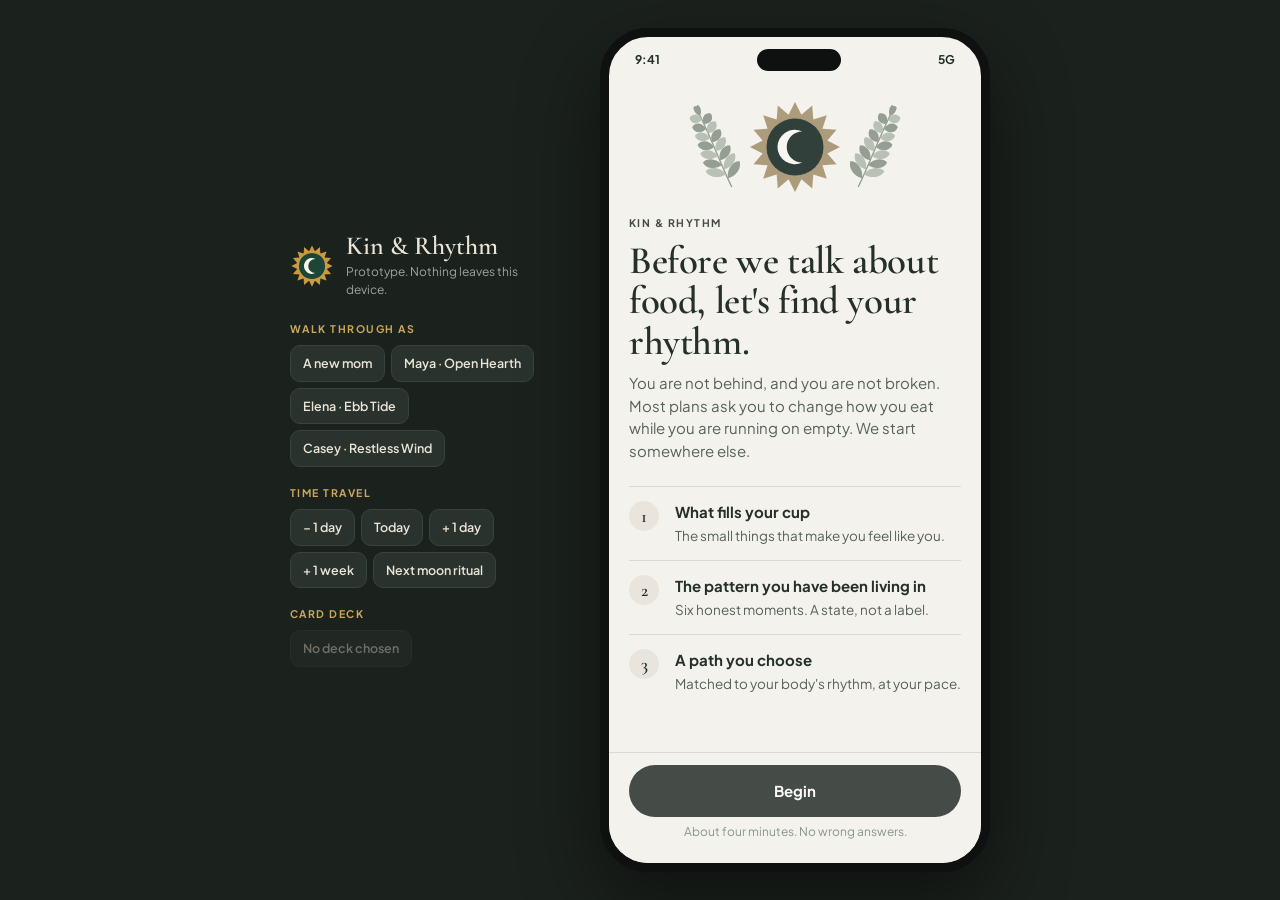
==== index.html @ d8a29474 "Kin & Rhythm prototype: review build Static app prototype for review: onboarding and pattern quiz, t" ====
<!DOCTYPE html>
<html lang="en">
<head>
  <meta charset="UTF-8">
  <meta name="viewport" content="width=device-width, initial-scale=1, viewport-fit=cover">
  <meta name="theme-color" content="#1B211D">
  <meta name="robots" content="noindex, nofollow">
  <title>Kin &amp; Rhythm</title>
  <link rel="icon" href="assets/logo.svg">
  <link rel="preconnect" href="https://fonts.googleapis.com">
  <link rel="preconnect" href="https://fonts.gstatic.com" crossorigin>
  <link href="https://fonts.googleapis.com/css2?family=Cormorant+Garamond:ital,wght@0,500;0,600;0,700;1,500;1,600&family=Plus+Jakarta+Sans:wght@400;500;600;700&display=swap" rel="stylesheet">
  <link rel="stylesheet" href="style.css">
</head>
<body>

  <aside class="demo" id="demo">
    <div class="demo-head">
      <img src="assets/logo.svg" alt="" class="demo-logo">
      <div>
        <p class="demo-title">Kin &amp; Rhythm</p>
        <p class="demo-sub">Prototype. Nothing leaves this device.</p>
      </div>
      <button class="demo-toggle" data-act="demoToggle" aria-label="Show or hide demo controls">Demo</button>
    </div>
    <div class="demo-body">
      <p class="demo-label">Walk through as</p>
      <div class="demo-row">
        <button class="demo-btn" data-act="fresh">A new mom</button>
        <button class="demo-btn" data-act="persona" data-arg="maya">Maya · Open Hearth</button>
        <button class="demo-btn" data-act="persona" data-arg="elena">Elena · Ebb Tide</button>
        <button class="demo-btn" data-act="persona" data-arg="casey">Casey · Restless Wind</button>
      </div>
      <p class="demo-label">Time travel</p>
      <div class="demo-row">
        <button class="demo-btn" data-act="day" data-arg="-1">− 1 day</button>
        <button class="demo-btn" data-act="day" data-arg="0" id="demo-date">Today</button>
        <button class="demo-btn" data-act="day" data-arg="1">+ 1 day</button>
        <button class="demo-btn" data-act="day" data-arg="7">+ 1 week</button>
        <button class="demo-btn" data-act="toRitual">Next moon ritual</button>
      </div>
      <p class="demo-label">Card deck</p>
      <div class="demo-row">
        <button class="demo-btn" data-act="deckArrive" id="demo-deck">Deliver the deck</button>
      </div>
    </div>
  </aside>

  <main class="phone unclaimed" id="phone">
    <div class="statusbar"><span>9:41</span><span class="island"></span><span>5G</span></div>
    <header class="top" id="top"></header>
    <div class="view" id="view"></div>
    <div class="foot" id="foot" hidden></div>
    <nav class="tabs" id="tabs" hidden></nav>
    <div class="sheet-wrap" id="sheet" hidden>
      <div class="sheet" id="sheet-body"></div>
    </div>
    <div class="toast" id="toast" hidden></div>
  </main>

  <div id="print"></div>

  <script src="data.js"></script>
  <script src="rhythm.js"></script>
  <script src="app.js"></script>
</body>
</html>
---- style.css ----
/* Kin & Rhythm — design system
   Tokens live on .phone. A chosen pattern overrides the seven theme tokens from app.js.
   .unclaimed is the muted, pre-reveal state the quiz runs in. */

:root {
  --font-display: 'Cormorant Garamond', Georgia, serif;
  --font-sans: 'Plus Jakarta Sans', -apple-system, BlinkMacSystemFont, 'Segoe UI', sans-serif;
  --desk: #1B211D;
  --ink: #26302A;
  --ink-2: #56615A;
  --ink-3: #8B948D;
  --line: rgba(38, 48, 42, .13);
  --cream: #FBF6EA;
  --r-sm: 12px;
  --r-md: 18px;
  --r-lg: 24px;
  --shadow: 0 2px 12px rgba(38, 48, 42, .06);
  --ease: cubic-bezier(.22, 1, .36, 1);
}

.phone {
  --canvas: #F8F2E6;
  --surface: #FFFDF8;
  --subtle: #F0E8D6;
  --primary: #1E4638;
  --deep: #153329;
  --accent: #C99A3F;
  --tint: #E6EFEA;
}
.phone.unclaimed {
  --canvas: #F4F2ED;
  --surface: #FCFBF8;
  --subtle: #E9E5DC;
  --primary: #454C47;
  --deep: #2F3531;
  --accent: #9B917F;
  --tint: #E8E5DD;
}

*, *::before, *::after { box-sizing: border-box; }
[hidden] { display: none !important; }
html, body { height: 100%; }
body {
  margin: 0;
  font-family: var(--font-sans);
  font-size: 15px;
  line-height: 1.5;
  color: var(--ink);
  background: var(--desk);
  -webkit-font-smoothing: antialiased;
  display: flex;
  align-items: center;
  justify-content: center;
  gap: 40px;
  padding: 16px;
}
button { font: inherit; color: inherit; background: none; border: 0; padding: 0; cursor: pointer; text-align: inherit; }
img { display: block; }
p, h1, h2, ol, ul { margin: 0; }
b { font-weight: 700; }

/* ---------- presenter panel ---------- */
.demo { width: 270px; color: #E9E4D6; flex-shrink: 0; }
.demo-head { display: flex; align-items: center; gap: 12px; margin-bottom: 22px; }
.demo-logo { width: 44px; height: 44px; }
.demo-title { font-family: var(--font-display); font-size: 26px; font-weight: 600; line-height: 1; }
.demo-sub { font-size: 12px; color: #9CA59D; margin-top: 4px; }
.demo-toggle { display: none; }
.demo-label { font-size: 10.5px; font-weight: 700; letter-spacing: .14em; text-transform: uppercase; color: #C9A85C; margin: 18px 0 8px; }
.demo-row { display: flex; flex-wrap: wrap; gap: 6px; }
.demo-btn { padding: 8px 12px; border-radius: 10px; background: #2A322D; border: 1px solid #39433D; font-size: 12.5px; font-weight: 600; color: #E9E4D6; transition: background .15s; }
.demo-btn:hover { background: #343E38; }
.demo-btn:disabled { opacity: .4; cursor: default; }

/* ---------- phone shell ---------- */
.phone {
  position: relative;
  width: 390px;
  height: min(844px, calc(100vh - 32px));
  flex-shrink: 0;
  display: flex;
  flex-direction: column;
  overflow: hidden;
  background: var(--canvas);
  border: 9px solid #0E110F;
  border-radius: 48px;
  box-shadow: 0 30px 80px rgba(0, 0, 0, .45);
  transition: background-color .7s var(--ease);
}
.statusbar { display: flex; align-items: center; justify-content: space-between; padding: 12px 26px 4px; font-size: 12px; font-weight: 700; flex-shrink: 0; }
.island { width: 84px; height: 22px; border-radius: 20px; background: #0E110F; }

.top { display: flex; align-items: center; justify-content: space-between; gap: 12px; padding: 8px 20px; min-height: 44px; flex-shrink: 0; }
.top:empty { min-height: 0; padding: 0; }
.top-brand { display: flex; align-items: center; gap: 8px; font-family: var(--font-display); font-size: 20px; font-weight: 600; }
.top-brand img { width: 26px; height: 26px; }
.top-date { font-size: 12px; font-weight: 600; color: var(--ink-2); }
.icon-btn { width: 36px; height: 36px; border-radius: 50%; background: var(--subtle); display: grid; place-items: center; flex-shrink: 0; }
.icon-btn img { width: 18px; height: 18px; }
.progress-wrap { flex: 1; }
.progress-wrap .label { margin-bottom: 6px; }
.progress { display: flex; gap: 4px; }
.progress-seg { flex: 1; height: 4px; border-radius: 4px; background: var(--subtle); overflow: hidden; }
.progress-seg i { display: block; height: 100%; background: var(--primary); border-radius: 4px; transition: width .4s var(--ease); }

.view { flex: 1; overflow-y: auto; padding: 8px 20px 28px; scrollbar-width: none; }
.view::-webkit-scrollbar { display: none; }
.view.enter > * { animation: rise .4s var(--ease) both; }
@keyframes rise { from { opacity: 0; transform: translateY(8px); } to { opacity: 1; transform: none; } }

.foot { flex-shrink: 0; display: flex; flex-direction: column; gap: 6px; padding: 12px 20px 22px; background: var(--canvas); border-top: 1px solid var(--line); }
.foot-note { font-size: 12px; color: var(--ink-3); text-align: center; }

.tabs { flex-shrink: 0; display: grid; grid-template-columns: repeat(5, 1fr); align-items: start; padding: 8px 8px 20px; background: var(--surface); border-top: 1px solid var(--line); }
.tab, .tab-pause { display: flex; flex-direction: column; align-items: center; gap: 3px; font-size: 10.5px; font-weight: 600; color: var(--ink-2); }
.tab img { width: 24px; height: 24px; opacity: .45; transition: opacity .2s; }
.tab.on { color: var(--primary); font-weight: 700; }
.tab.on img { opacity: 1; }
.tab-pause { color: var(--primary); font-weight: 700; }
.tab-pause img { width: 58px; height: 58px; padding: 14px; margin-top: -30px; border-radius: 50%; background: var(--primary); border: 4px solid var(--surface); box-shadow: 0 6px 16px rgba(38, 48, 42, .22); transition: background-color .7s var(--ease), transform .15s; }
.tab-pause:active img { transform: scale(.94); }

/* ---------- type ---------- */
.display { font-family: var(--font-display); font-weight: 600; font-size: 31px; line-height: 1.08; letter-spacing: -.01em; }
.display.xl { font-size: 39px; line-height: 1.04; }
.display.sm { font-size: 23px; line-height: 1.15; }
.lead { font-size: 15px; color: var(--ink-2); margin-top: 10px; }
.label { font-size: 10.5px; font-weight: 700; letter-spacing: .14em; text-transform: uppercase; color: var(--primary); }
.small { font-size: 13.5px; color: var(--ink-2); }
.muted { color: var(--ink-3); }
.center { text-align: center; }
.fine { font-size: 11.5px; color: var(--ink-3); text-align: center; margin-top: 20px; }
.hint { font-size: 12.5px; color: var(--ink-3); text-align: center; margin: 10px 8px 0; }
.section-title { display: flex; align-items: baseline; justify-content: space-between; font-family: var(--font-display); font-size: 21px; font-weight: 600; margin: 28px 0 10px; }
.section-title span { font-family: var(--font-sans); font-size: 10.5px; font-weight: 700; letter-spacing: .14em; text-transform: uppercase; color: var(--primary); }
.link { font-size: 13.5px; font-weight: 600; color: var(--primary); text-decoration: underline; text-underline-offset: 3px; margin-top: 10px; }
.link-row { display: flex; flex-wrap: wrap; gap: 4px 18px; }
.quote { font-family: var(--font-display); font-style: italic; font-size: 19px; line-height: 1.25; margin: 10px 0 0; }
.quote span { font-family: var(--font-sans); font-style: normal; font-size: 11.5px; color: var(--ink-3); }
.mantra { font-family: var(--font-display); font-style: italic; font-size: 21px; line-height: 1.2; color: var(--primary); margin: 12px 0 4px; }
.why { text-align: center; font-size: 13.5px; color: var(--ink-2); margin-top: 26px; }

/* ---------- controls ---------- */
.btn { display: flex; align-items: center; justify-content: center; width: 100%; min-height: 52px; padding: 0 22px; border-radius: 999px; font-size: 15px; font-weight: 700; transition: background-color .25s, opacity .2s, transform .12s; }
.btn:active { transform: scale(.985); }
.btn-primary { background: var(--primary); color: var(--surface); }
.btn-primary:hover { background: var(--deep); }
.btn-outline { border: 1.5px solid var(--primary); color: var(--primary); margin-top: 14px; }
.btn-ghost { color: var(--primary); min-height: 44px; font-weight: 600; }
.btn-small { width: auto; min-height: 38px; padding: 0 16px; font-size: 13.5px; background: var(--primary); color: var(--surface); margin-top: 12px; flex-shrink: 0; }
.btn.is-quiet { opacity: .45; }
.btn.is-done { background: var(--tint); color: var(--primary); }
.page > .btn, .sheet > .btn, .pause > .btn { margin-top: 14px; }

.options { display: flex; flex-direction: column; gap: 10px; margin-top: 22px; }
.options.tight { gap: 8px; margin-top: 14px; }
.option { display: flex; flex-direction: column; gap: 3px; padding: 15px 18px; border-radius: var(--r-md); background: var(--surface); border: 1.5px solid var(--line); transition: border-color .2s, background-color .2s; }
.option.on { border-color: var(--primary); background: var(--tint); }
.option-title { font-weight: 600; line-height: 1.35; }
.option-sub { font-size: 13px; color: var(--ink-2); }

.chips { display: flex; flex-wrap: wrap; gap: 8px; margin-top: 10px; }
.chips.solo { margin-top: 24px; }
.chips.grid { display: grid; grid-template-columns: 1fr 1fr; }
.chip { padding: 9px 14px; border-radius: 999px; background: var(--surface); border: 1.5px solid var(--line); font-size: 13.5px; font-weight: 500; line-height: 1.25; transition: background-color .2s, border-color .2s, color .2s; }
.chips.grid .chip { border-radius: var(--r-sm); text-align: center; }
.chip.on { background: var(--primary); border-color: var(--primary); color: var(--surface); }
.chip.static { pointer-events: none; }
.group-label { font-size: 10.5px; font-weight: 700; letter-spacing: .14em; text-transform: uppercase; color: var(--ink-3); margin-top: 22px; }

.field { width: 100%; min-height: 52px; padding: 0 18px; margin-top: 8px; border-radius: var(--r-md); border: 1.5px solid var(--line); background: var(--surface); font: inherit; font-size: 16px; color: var(--ink); }
.field:focus { outline: none; border-color: var(--primary); }
.field-label { display: block; font-size: 13px; font-weight: 600; color: var(--ink-2); margin-top: 22px; }
.ob > .field { margin-top: 24px; }
.inline-form { display: flex; align-items: center; gap: 8px; margin-top: 12px; }
.inline-form .field { margin: 0; min-height: 44px; font-size: 14px; padding: 0 14px; }
.inline-form .btn-small { margin: 0; min-height: 44px; }
.stepper { display: flex; align-items: center; justify-content: space-between; margin: 8px 0 14px; padding: 6px; border-radius: 999px; background: var(--surface); border: 1.5px solid var(--line); }
.stepper button { width: 40px; height: 40px; border-radius: 50%; background: var(--subtle); font-size: 20px; text-align: center; }
.stepper b { font-family: var(--font-display); font-size: 24px; }

.seg { display: inline-flex; padding: 4px; border-radius: 999px; background: var(--subtle); }
.seg button { padding: 7px 14px; border-radius: 999px; font-size: 13px; font-weight: 600; color: var(--ink-2); white-space: nowrap; transition: background-color .2s; }
.seg button.on { background: var(--surface); color: var(--primary); box-shadow: var(--shadow); }
.seg.wide { display: flex; margin-top: 18px; }
.seg.wide button { flex: 1; text-align: center; }
.seg.scroll { overflow-x: auto; scrollbar-width: none; }

/* ---------- surfaces ---------- */
.card { padding: 18px; margin-top: 12px; border-radius: var(--r-lg); background: var(--surface); border: 1px solid var(--line); box-shadow: var(--shadow); }
.card.tinted { background: var(--tint); border-color: transparent; box-shadow: none; }
.card.soft { background: var(--subtle); border-color: transparent; box-shadow: none; }
.card.flush { padding: 0; overflow: hidden; }
.card-pad { padding: 18px 18px 14px; }
.card-title { font-weight: 700; font-size: 15.5px; margin-top: 4px; }
.card .label + p, .card .label + .display { margin-top: 6px; }
.card.row-card { display: flex; align-items: center; gap: 14px; }
.card.row-card img { width: 40px; height: 40px; flex-shrink: 0; }
.fact { margin-top: 16px; }
.fact:first-child { margin-top: 0; }
.fact p:last-child { margin-top: 4px; }
.row { display: flex; align-items: center; gap: 14px; margin-top: 8px; }
.kv { display: flex; align-items: center; justify-content: space-between; padding: 11px 0; border-top: 1px solid var(--line); font-size: 14px; }
.kv span { display: flex; align-items: center; gap: 10px; color: var(--ink-2); }
.kv img { width: 20px; height: 20px; }
.pad { padding: 16px 18px; }
.pad-top { margin-top: 16px; }
.chev { width: 16px; height: 16px; opacity: .4; flex-shrink: 0; }
.bullets, .practice ul { padding-left: 18px; margin-top: 6px; }
.bullets li, .practice li { margin-top: 6px; font-size: 14px; }

.pill { align-self: flex-start; display: inline-block; padding: 3px 9px; border-radius: 999px; font-size: 10.5px; font-weight: 700; letter-spacing: .08em; text-transform: uppercase; }
.pill-nourish { background: #E3EEE4; color: #2D6A4F; }
.pill-move { background: #F8EBD6; color: #8A5A16; }
.pill-rest { background: #ECE7F5; color: #5B4A8E; }
.pill-mind { background: #E0EEEC; color: #276B6B; }

/* ---------- onboarding ---------- */
.ob { padding-top: 12px; }
.ob.center { text-align: center; }
.ob .label { margin-bottom: 10px; }
.welcome-art { display: flex; align-items: center; justify-content: center; gap: 6px; margin: 4px 0 20px; }
.welcome-logo { width: 96px; height: 96px; }
.sprig-l, .sprig-r { width: 54px; opacity: .9; }
.sprig-l { transform: rotate(-24deg); }
.sprig-r { transform: scaleX(-1) rotate(-24deg); }
.unclaimed .welcome-art, .unclaimed .path-art, .unclaimed .deck img, .unclaimed .moon-xl { filter: saturate(.35); transition: filter .5s; }
.unclaimed .path.on .path-art, .unclaimed .deck.on img { filter: none; }
.trio { list-style: none; padding: 0; margin-top: 24px; counter-reset: trio; }
.trio li { position: relative; padding: 14px 0 14px 46px; border-top: 1px solid var(--line); counter-increment: trio; }
.trio li::before { content: counter(trio); position: absolute; left: 0; top: 14px; width: 30px; height: 30px; border-radius: 50%; background: var(--subtle); display: grid; place-items: center; font-family: var(--font-display); font-size: 18px; font-weight: 600; }
.trio b { display: block; }
.trio span { font-size: 13.5px; color: var(--ink-2); }
.moon-xl { width: 150px; height: 150px; margin: 30px auto 18px; }

.decks { display: grid; grid-template-columns: repeat(3, 1fr); gap: 10px; margin: 22px 0 16px; }
.deck { display: flex; flex-direction: column; align-items: center; gap: 4px; padding: 10px 6px 12px; border-radius: var(--r-md); border: 1.5px solid transparent; text-align: center; transition: border-color .2s, background-color .2s; }
.deck img { width: 100%; height: auto; border-radius: 10px; box-shadow: 0 6px 14px rgba(38, 48, 42, .18); margin-bottom: 6px; transition: transform .3s var(--ease), filter .5s; }
.deck b { font-size: 13.5px; }
.deck span { font-size: 11.5px; color: var(--ink-2); line-height: 1.3; }
.deck.on { border-color: var(--primary); background: var(--tint); }
.deck.on img { transform: translateY(-4px) rotate(-2deg); }

.paths { display: flex; flex-direction: column; gap: 12px; margin-top: 22px; }
.path { display: flex; gap: 14px; padding: 14px; border-radius: var(--r-lg); background: var(--surface); border: 1.5px solid var(--line); transition: border-color .2s, background-color .2s; }
.path.on { border-color: var(--primary); background: var(--tint); }
.path-art { width: 76px; height: 95px; flex-shrink: 0; }
.path-body { display: flex; flex-direction: column; gap: 2px; min-width: 0; }
.path-name { font-family: var(--font-display); font-size: 25px; font-weight: 600; line-height: 1.05; }
.path-line { font-size: 13.5px; color: var(--ink-2); margin-top: 2px; }
.path-dir { font-size: 13px; font-weight: 700; margin-top: 6px; }
.match { font-size: 11.5px; color: var(--ink-3); }

.bloom { text-align: center; }
.bloom .card, .bloom .section-title { text-align: left; }
.hero-art { width: 168px; margin: 0 auto 20px; animation: bloom 1s var(--ease) both; }
@keyframes bloom { from { opacity: 0; transform: scale(.9) translateY(12px); filter: saturate(.2); } to { opacity: 1; transform: none; filter: none; } }
.mini-anchor { display: flex; flex-direction: column; gap: 6px; padding: 14px 18px; border-top: 1px solid var(--line); font-weight: 600; }
.mini-anchor:first-child { border-top: 0; }

/* ---------- today ---------- */
.page { padding-top: 6px; }
.greet { margin-bottom: 18px; }
.rhythm-strip { display: flex; align-items: center; gap: 14px; width: 100%; padding: 14px 16px; border-radius: var(--r-lg); background: var(--tint); }
.rhythm-strip > img:first-child { width: 46px; height: 46px; flex-shrink: 0; }
.rhythm-strip > span { flex: 1; display: flex; flex-direction: column; gap: 3px; }
.strip-text { font-size: 14px; line-height: 1.4; }
.nudge { display: flex; align-items: center; gap: 12px; width: 100%; margin-top: 10px; padding: 12px 16px; border-radius: var(--r-md); border: 1.5px dashed var(--accent); font-size: 13.5px; }
.nudge img { width: 20px; height: 20px; flex-shrink: 0; }
.cap { margin-top: 20px; }
.cap .seg { display: flex; margin-top: 8px; }
.cap .seg button { flex: 1; text-align: center; }

.anchor { display: flex; align-items: center; gap: 12px; padding: 14px 16px; margin-top: 10px; border-radius: var(--r-lg); background: var(--surface); border: 1px solid var(--line); box-shadow: var(--shadow); transition: background-color .25s; }
.card.flush .anchor { margin: 0; border: 0; border-top: 1px solid var(--line); border-radius: 0; box-shadow: none; }
.anchor-check { width: 30px; height: 30px; flex-shrink: 0; border-radius: 50%; border: 2px solid var(--primary); display: grid; place-items: center; transition: background-color .2s; }
.anchor-check img { width: 16px; height: 16px; }
.anchor.done .anchor-check { background: var(--primary); }
.anchor.done { background: var(--tint); }
.anchor-body { flex: 1; display: flex; flex-direction: column; gap: 5px; min-width: 0; }
.anchor-title { font-weight: 600; line-height: 1.35; }
.anchor-sub { font-size: 12.5px; color: var(--ink-3); }

.card.ritual { display: flex; align-items: center; gap: 16px; }
.card.ritual.drawn { align-items: flex-start; }
.deck-back { width: 78px; border-radius: 8px; box-shadow: 0 6px 14px rgba(38, 48, 42, .2); transform: rotate(-4deg); flex-shrink: 0; }
.deck-thumb { width: 44px; border-radius: 5px; }
.tarot { width: 104px; height: 156px; flex-shrink: 0; display: flex; flex-direction: column; align-items: center; justify-content: space-between; padding: 12px 8px; border-radius: 10px; color: var(--cream); text-align: center; outline: 1px solid rgba(251, 246, 234, .55); outline-offset: -6px; box-shadow: 0 8px 18px rgba(38, 48, 42, .22); animation: turn .7s var(--ease) both; }
@keyframes turn { from { opacity: 0; transform: rotateY(90deg); } to { opacity: 1; transform: none; } }
.tarot img { width: 38px; height: 38px; }
.tarot-where { font-size: 8.5px; font-weight: 700; letter-spacing: .12em; text-transform: uppercase; opacity: .8; }
.tarot-name { font-family: var(--font-display); font-size: 18px; font-weight: 600; line-height: 1.05; }
.tarot-word { font-size: 10px; font-weight: 700; letter-spacing: .1em; text-transform: uppercase; color: #E8C87A; }
.deck-hedgerow { background: #2F4A3A; }
.deck-nightsky { background: #2B3350; }
.deck-hearth { background: #8A3F2B; }
.lens { flex: 1; min-width: 0; }
.lens p:not(.label) { margin-top: 8px; font-size: 13.5px; line-height: 1.4; }
.lens b { display: block; font-size: 10.5px; letter-spacing: .12em; text-transform: uppercase; color: var(--ink-3); }

/* ---------- rhythm ---------- */
.wheel { position: relative; width: 248px; height: 248px; margin: 24px auto 16px; }
.wheel-ring { position: absolute; inset: 0; border-radius: 50%; }
.wheel-center { position: absolute; inset: 20px; border-radius: 50%; background: var(--canvas); display: flex; flex-direction: column; align-items: center; justify-content: center; gap: 2px; text-align: center; transition: background-color .7s var(--ease); }
.wheel-center img { width: 64px; height: 64px; margin-bottom: 8px; }
.wheel-marker { position: absolute; inset: 0; }
.wheel-marker i { position: absolute; top: -3px; left: 50%; width: 26px; height: 26px; margin-left: -13px; border-radius: 50%; background: var(--surface); border: 4px solid var(--ink); box-shadow: 0 2px 8px rgba(0, 0, 0, .25); }
.legend { display: flex; justify-content: space-between; gap: 4px; }
.legend-item { display: flex; align-items: center; gap: 6px; padding: 5px 9px 5px 5px; border-radius: 999px; font-size: 12px; font-weight: 600; color: var(--ink-2); opacity: .55; }
.legend-item img { width: 20px; height: 20px; }
.legend-item.on { opacity: 1; background: var(--surface); box-shadow: var(--shadow); color: var(--ink); }
.card.season { margin-top: 18px; }
.card.season .display { margin-bottom: 4px; }
.sky-head { display: flex; align-items: center; gap: 14px; margin-bottom: 12px; }
.sky-head img { width: 52px; height: 52px; }
.week { display: grid; grid-template-columns: repeat(7, 1fr); gap: 6px; }
.day { display: flex; flex-direction: column; align-items: center; gap: 5px; padding: 10px 0; border-radius: 16px; background: var(--surface); border: 1px solid var(--line); font-size: 11px; color: var(--ink-3); }
.day b { font-family: var(--font-display); font-size: 19px; line-height: 1; color: var(--ink); }
.day i { width: 22px; height: 5px; border-radius: 5px; }
.day img { width: 18px; height: 18px; }
.day.today { border-color: var(--primary); border-width: 1.5px; background: var(--tint); }

/* ---------- path ---------- */
.plan-head, .profile { display: flex; align-items: center; gap: 16px; }
.plan-head img, .profile img { width: 88px; flex-shrink: 0; }
.plan-head .display, .profile .display { margin: 4px 0 6px; }
.phases { display: grid; grid-template-columns: repeat(4, 1fr); gap: 6px; }
.phase { position: relative; display: flex; flex-direction: column; align-items: center; gap: 6px; padding: 12px 4px 10px; border-radius: 16px; border: 1.5px solid transparent; font-size: 12.5px; font-weight: 600; color: var(--ink-2); }
.phase img { width: 34px; height: 34px; opacity: .45; transition: opacity .2s; }
.phase.current img, .phase.on img { opacity: 1; }
.phase.on { background: var(--surface); border-color: var(--primary); color: var(--ink); }
.phase.current::after { content: ''; position: absolute; top: 6px; right: 10px; width: 8px; height: 8px; border-radius: 50%; background: var(--accent); }
.list-row { display: flex; align-items: center; justify-content: space-between; gap: 12px; width: 100%; padding: 15px 18px; border-top: 1px solid var(--line); }
.list-row:first-child { border-top: 0; }
.list-row > span { display: flex; flex-direction: column; gap: 2px; }
.practice { padding: 15px 18px; border-top: 1px solid var(--line); }
.practice:first-child { border-top: 0; }
.practice summary { font-weight: 700; cursor: pointer; list-style: none; display: flex; justify-content: space-between; align-items: center; }
.practice summary::-webkit-details-marker { display: none; }
.practice summary::after { content: '+'; font-family: var(--font-display); font-size: 24px; line-height: 1; color: var(--primary); }
.practice[open] summary::after { content: '–'; }
.practice p { margin-top: 8px; }
.add { padding: 14px 0; border-top: 1px solid var(--line); }
.add p { margin-top: 6px; font-size: 14px; }

/* ---------- sheets ---------- */
.sheet-wrap { position: absolute; inset: 0; z-index: 30; display: flex; align-items: flex-end; background: rgba(20, 24, 21, .48); animation: fade .25s both; }
@keyframes fade { from { opacity: 0; } to { opacity: 1; } }
.sheet { position: relative; width: 100%; max-height: 90%; overflow-y: auto; padding: 28px 20px 28px; border-radius: 30px 30px 0 0; background: var(--canvas); animation: up .4s var(--ease) both; scrollbar-width: none; }
.sheet.tall { min-height: 84%; }
@keyframes up { from { transform: translateY(40px); opacity: 0; } to { transform: none; opacity: 1; } }
.sheet-close { position: absolute; top: 14px; right: 14px; width: 36px; height: 36px; border-radius: 50%; background: var(--subtle); display: grid; place-items: center; z-index: 2; }
.sheet-close img { width: 16px; height: 16px; }
.sheet .display { margin: 10px 36px 10px 0; }
.sheet .fact, .sheet .card { margin-top: 18px; }

.pause { display: flex; flex-direction: column; min-height: 100%; }
.pause .label { margin-bottom: 4px; }
.breath { display: flex; flex-direction: column; align-items: center; gap: 26px; padding: 44px 0 30px; }
.breath-ring { width: 150px; height: 150px; border-radius: 50%; background: var(--tint); border: 2px solid var(--primary); display: grid; place-items: center; font-family: var(--font-display); font-size: 22px; font-weight: 600; color: var(--primary); transform: scale(.72); transition: transform 4s linear; box-shadow: 0 0 0 14px color-mix(in srgb, var(--tint) 55%, transparent); }
.breath-ring.big { transform: scale(1.18); }
.breath-ring.slow { animation: swell 7s ease-in-out infinite; }
@keyframes swell { 0%, 100% { transform: scale(.82); } 50% { transform: scale(1.08); } }
.step-text { font-family: var(--font-display); font-size: 25px; line-height: 1.2; text-align: center; min-height: 92px; margin-bottom: 8px; }
.pause-end { text-align: center; padding: 30px 0 14px; }
.pause-end img { width: 76px; margin: 0 auto 20px; animation: spin 40s linear infinite; }
.pause-end p { margin-top: 10px; }
@keyframes spin { to { transform: rotate(360deg); } }

.toast { position: absolute; left: 0; right: 0; bottom: 104px; z-index: 40; width: fit-content; max-width: 86%; margin: 0 auto; padding: 10px 18px; border-radius: 999px; background: var(--ink); color: var(--cream); font-size: 13px; font-weight: 600; white-space: nowrap; box-shadow: 0 8px 20px rgba(0, 0, 0, .25); animation: rise .3s var(--ease) both; }

/* ---------- ten-second touch, reps and the trail ---------- */
.closing { display: flex; align-items: center; gap: 14px; margin-top: 12px; padding: 14px 16px; border-radius: var(--r-lg); border: 1.5px dashed var(--accent); }
.closing img { width: 34px; height: 34px; flex-shrink: 0; animation: spin 60s linear infinite; }
.trail { margin-top: 12px; }
.trail-bar { position: relative; height: 8px; border-radius: 8px; background: var(--subtle); overflow: hidden; }
.trail-bar i { display: block; height: 100%; border-radius: 8px; background: var(--primary); transition: width .6s var(--ease); }
.trail-bar span { position: absolute; top: 0; width: 2px; height: 100%; background: var(--canvas); }
.trail-meta { display: flex; justify-content: space-between; gap: 10px; margin-top: 6px; font-size: 12.5px; color: var(--ink-3); }
.trail-meta b { color: var(--ink); }
.savor { text-align: center; }
.savor .pill { align-self: center; }
.savor .display { margin: 10px 0 0; }
.savor .label { margin-top: 24px; }
.savor .seg { margin-top: 10px; }
.savor-ring { width: 124px; height: 124px; margin: 30px auto 24px; border-radius: 50%; display: grid; place-items: center; background: var(--tint); border: 2px solid var(--primary); font-family: var(--font-display); font-size: 40px; font-weight: 600; color: var(--primary); animation: glow 10s linear forwards; }
@keyframes glow { from { box-shadow: 0 0 0 0 var(--tint); } to { box-shadow: 0 0 0 26px var(--tint); } }

/* ---------- almanac ---------- */
.wheel-dot { position: absolute; inset: 0; pointer-events: none; }
.wheel-dot i { position: absolute; top: 10px; left: 50%; border-radius: 50%; background: var(--cream); transform: translate(-50%, -50%); box-shadow: 0 0 0 1px rgba(38, 48, 42, .12); }
.wheel-dot.low i { width: 5px; height: 5px; opacity: .8; }
.wheel-dot.okay i { width: 9px; height: 9px; }
.wheel-dot.good i { width: 13px; height: 13px; }
.wheel + .legend + .hint { margin-top: 12px; }
.card.insight { border-left: 4px solid var(--accent); }
.card.insight p:last-child { font-size: 15.5px; line-height: 1.45; }
.gather { height: 6px; margin-top: 14px; border-radius: 6px; background: var(--surface); overflow: hidden; }
.gather i { display: block; height: 100%; border-radius: 6px; background: var(--primary); }
.stats { display: grid; grid-template-columns: repeat(3, 1fr); gap: 8px; margin-top: 12px; }
.stats span { display: flex; flex-direction: column; align-items: center; padding: 12px 4px; border-radius: var(--r-md); background: var(--tint); font-size: 11.5px; font-weight: 600; color: var(--ink-2); }
.stats b { font-family: var(--font-display); font-size: 28px; line-height: 1; color: var(--primary); }
.kv.first { border-top: 0; padding-top: 0; }

/* ---------- glimmer grid ---------- */
.tiles { display: grid; grid-template-columns: repeat(3, 1fr); gap: 6px; margin-top: 12px; }
.tiles.mini { grid-template-columns: repeat(4, 1fr); }
.tile { position: relative; aspect-ratio: 1; display: grid; place-items: center; padding: 8px; border-radius: 14px; overflow: hidden; text-align: center; transition: transform .2s var(--ease); }
.tile:active { transform: scale(.96); }
.tile img { position: absolute; inset: 0; width: 100%; height: 100%; object-fit: cover; }
.tile span { font-family: var(--font-display); font-style: italic; font-size: 15px; line-height: 1.12; display: -webkit-box; -webkit-line-clamp: 4; -webkit-box-orient: vertical; overflow: hidden; }
.tile i { position: absolute; right: 6px; bottom: 6px; width: 8px; height: 8px; border-radius: 50%; box-shadow: 0 0 0 2px rgba(255, 253, 248, .85); }
.tile.winter { background: #DCE2EE; }
.tile.spring { background: #DEEBD9; }
.tile.summer { background: #F6E9C9; }
.tile.autumn { background: #F2DCD0; }
.snap { width: 44px; height: 44px; flex-shrink: 0; border-radius: 50%; background: var(--tint); display: grid; place-items: center; cursor: pointer; transition: background-color .2s; }
.snap img { width: 22px; height: 22px; }
.draft { display: flex; align-items: flex-end; gap: 12px; margin-top: 12px; }
.draft img { width: 104px; height: 104px; border-radius: 16px; object-fit: cover; }
.glim { text-align: center; }
.glim-img { width: 100%; aspect-ratio: 1; object-fit: cover; border-radius: 22px; margin-bottom: 16px; }
.quote.big { font-size: 29px; margin: 6px 0 16px; }
.sheet > .link { display: block; margin: 14px auto 0; }
.card.glimmer > .link { display: block; margin-top: 14px; }

/* ---------- kin ---------- */
.bubble { margin: 16px 0 12px; padding: 16px 18px; border-radius: 22px 22px 6px 22px; background: var(--primary); color: var(--surface); font-size: 15px; line-height: 1.5; }
.nudge.still { cursor: default; border-style: solid; }
.hold { display: flex; align-items: center; justify-content: space-between; gap: 10px; padding: 11px 0; border-top: 1px solid var(--line); font-size: 14px; }
.hold b { font-family: var(--font-display); font-size: 19px; font-style: italic; }
.hold .link { margin: 0; font-size: 12px; color: var(--ink-3); }
.inline-form.two .field { min-width: 0; }

/* ---------- moon rituals ---------- */
.moon-call { display: flex; align-items: flex-start; gap: 16px; margin-top: 12px; padding: 18px; border-radius: var(--r-lg); background: var(--primary); color: var(--surface); transition: background-color .7s var(--ease); }
.moon-call > img { width: 56px; height: 56px; flex-shrink: 0; }
.moon-call .label, .moon-call .small { color: var(--surface); opacity: .85; }
.moon-call .display { margin: 4px 0 6px; }
.moon-call .btn-small { background: var(--surface); color: var(--primary); }
.greet + .moon-call { margin: 0 0 12px; }
.ritual-flow .progress { margin: 0 44px 22px 0; }
.ritual-flow .pause-end img.still { animation: none; width: 96px; }
.ritual-flow .field { margin-top: 18px; }
.ritual-flow .inline-form .field { margin-top: 0; }
.held { margin-top: 18px; padding-top: 16px; border-top: 1px solid var(--line); }
.held .seg { margin-top: 12px; }

.keepsake { position: relative; padding: 26px 22px 20px; margin-top: 14px; border-radius: 22px; background: var(--surface); border: 1.5px solid var(--accent); outline: 1px solid var(--accent); outline-offset: -7px; text-align: center; color: var(--ink); font-family: var(--font-sans); }
.keep-moon { width: 40px; height: 40px; margin: 0 auto 10px; }
.keep-word { font-family: var(--font-display); font-size: 50px; font-weight: 600; line-height: 1; color: var(--primary); margin: 10px 0 14px; }
.keep-line { font-size: 14.5px; margin-top: 8px; }
.keep-anchors { margin: 18px 0 4px; padding-top: 6px; border-top: 1px solid var(--line); text-align: left; }
.keep-anchor { margin-top: 12px; font-size: 14.5px; font-weight: 600; }
.keep-anchor span { display: block; font-size: 10.5px; font-weight: 700; letter-spacing: .12em; text-transform: uppercase; color: var(--primary); }
.keepsake .mantra { margin-top: 18px; font-size: 19px; }
.keep-foot { margin-top: 12px; font-size: 10px; font-weight: 700; letter-spacing: .18em; text-transform: uppercase; color: var(--ink-3); }

#print { display: none; }
@media print {
  @page { margin: 14mm; }
  body { display: block; padding: 0; background: #fff; }
  body > *:not(#print) { display: none !important; }
  #print { display: block; }
  #print .print-grid { width: 160mm; margin: 0 auto; text-align: center; font-family: var(--font-sans); }
  #print .print-grid .display { margin: 4mm 0 6mm; }
  #print .tiles { grid-template-columns: repeat(4, 1fr); gap: 3mm; }
  #print .tile, #print .tile img { -webkit-print-color-adjust: exact; print-color-adjust: exact; }
  #print .keepsake { width: 105mm; margin: 0 auto; -webkit-print-color-adjust: exact; print-color-adjust: exact; }
}

/* ---------- small screens: the phone becomes the page ---------- */
@media (max-width: 760px) {
  body { display: block; padding: 0; background: var(--desk); }
  .phone { width: 100%; height: 100dvh; border: 0; border-radius: 0; box-shadow: none; }
  .statusbar { display: none; }
  .top { padding-top: max(12px, env(safe-area-inset-top)); }
  .top-date { margin-right: 62px; }
  .tabs { padding-bottom: max(14px, env(safe-area-inset-bottom)); }
  .demo { position: fixed; z-index: 50; top: 8px; right: 8px; width: auto; }
  .demo-head { margin: 0; justify-content: flex-end; }
  .demo-logo, .demo-head > div { display: none; }
  .demo-toggle { display: block; padding: 5px 10px; border-radius: 999px; background: rgba(27, 33, 29, .78); color: #E9E4D6; font-size: 11px; font-weight: 700; }
  .demo-body { display: none; width: 260px; margin-top: 8px; padding: 2px 14px 14px; border-radius: 16px; background: var(--desk); box-shadow: 0 16px 40px rgba(0, 0, 0, .4); }
  .demo.open .demo-body { display: block; }
}

@media (prefers-reduced-motion: reduce) {
  *, *::before, *::after { animation-duration: .01ms !important; transition-duration: .01ms !important; }
}
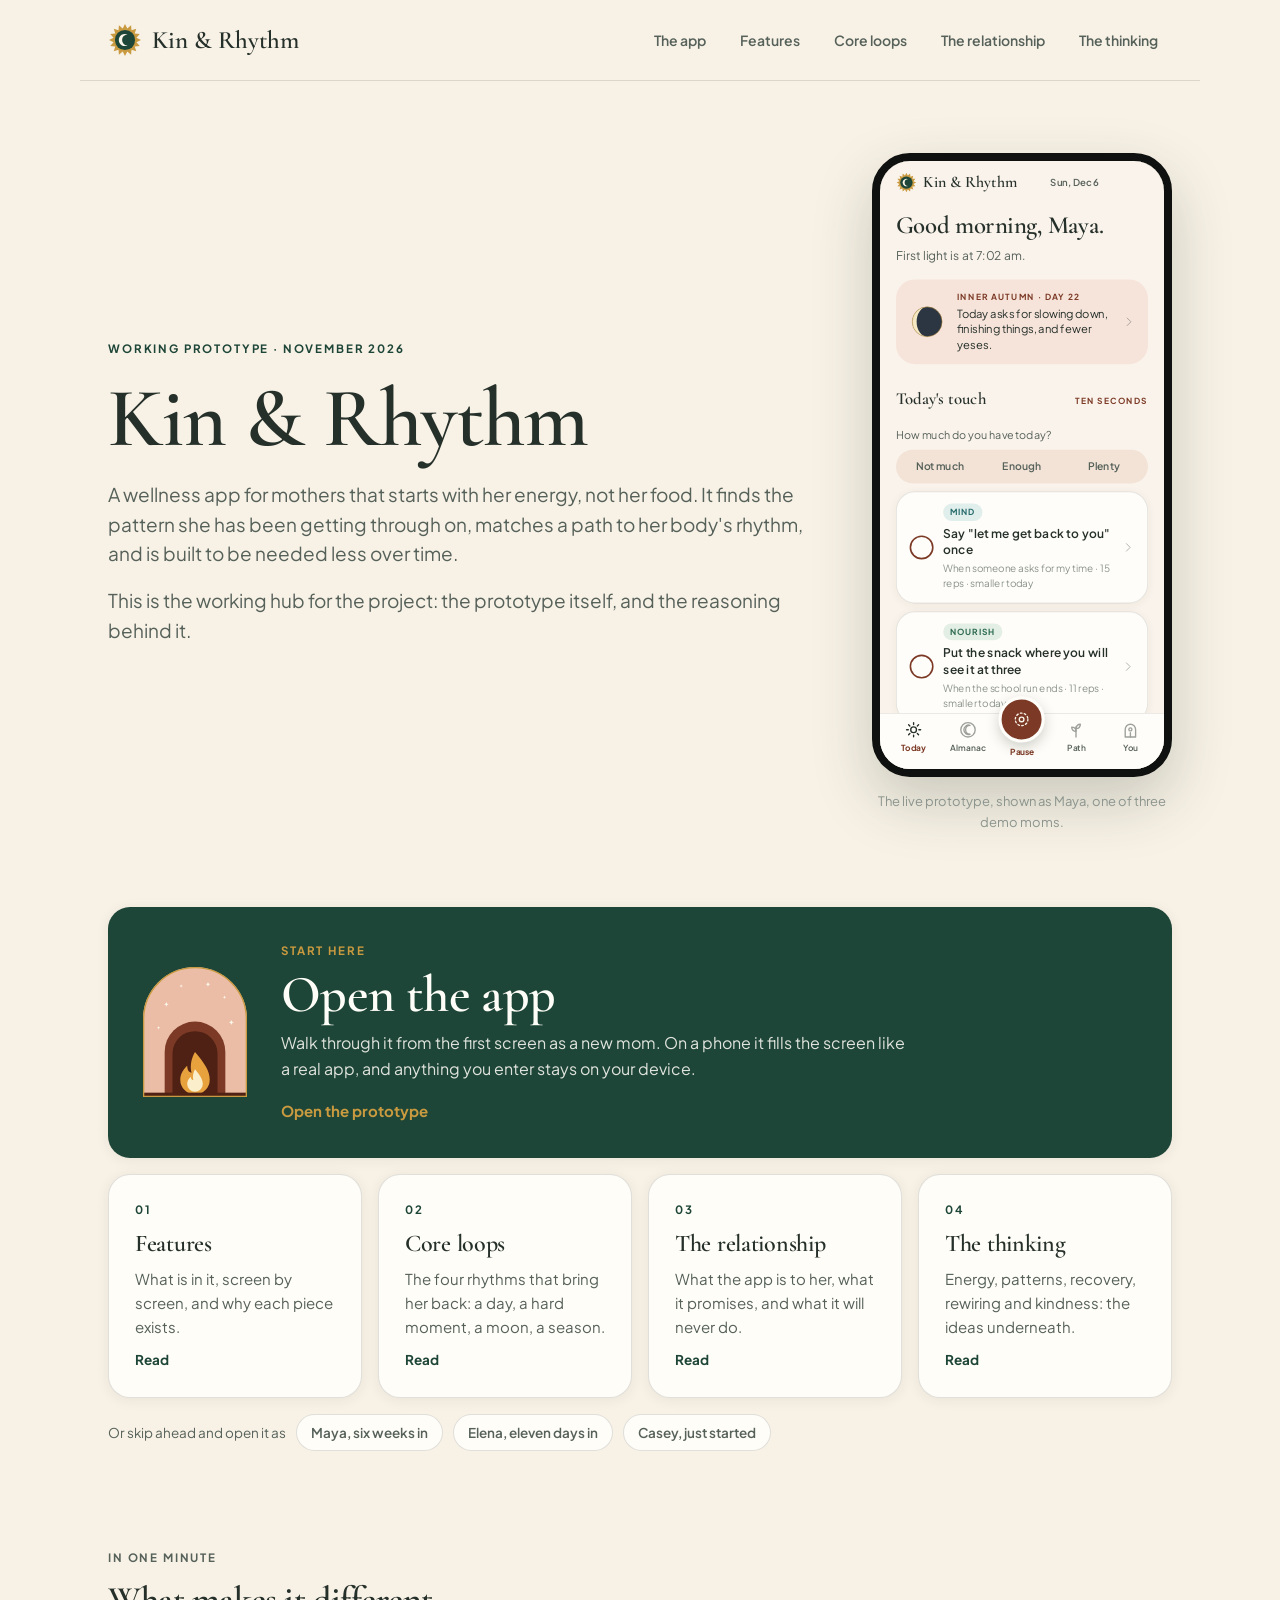
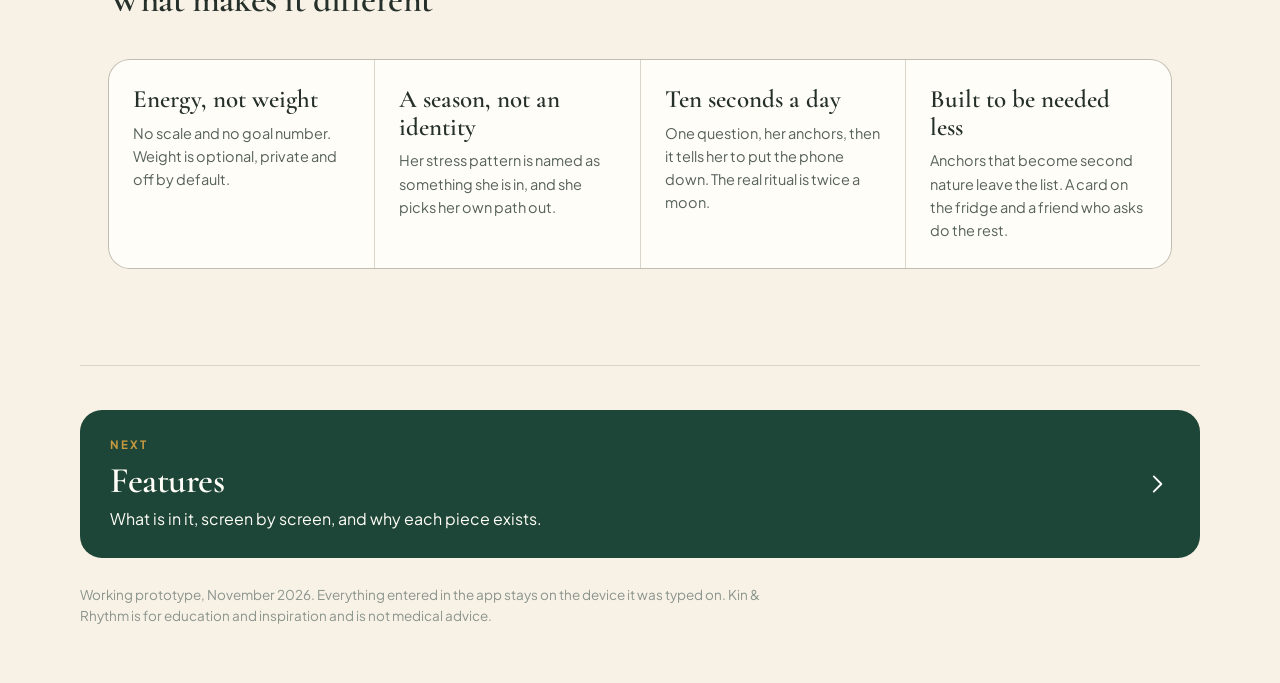
==== commit edaf36e5: "Add project hub site; move the app to app.html Hub page with pages on features, core loops, the rela" ====
--- a/index.html
+++ b/index.html
@@ -2,66 +2,61 @@
 <html lang="en">
 <head>
   <meta charset="UTF-8">
-  <meta name="viewport" content="width=device-width, initial-scale=1, viewport-fit=cover">
-  <meta name="theme-color" content="#1B211D">
+  <meta name="viewport" content="width=device-width, initial-scale=1">
   <meta name="robots" content="noindex, nofollow">
   <title>Kin &amp; Rhythm</title>
   <link rel="icon" href="assets/logo.svg">
   <link rel="preconnect" href="https://fonts.googleapis.com">
   <link rel="preconnect" href="https://fonts.gstatic.com" crossorigin>
   <link href="https://fonts.googleapis.com/css2?family=Cormorant+Garamond:ital,wght@0,500;0,600;0,700;1,500;1,600&family=Plus+Jakarta+Sans:wght@400;500;600;700&display=swap" rel="stylesheet">
-  <link rel="stylesheet" href="style.css">
+  <link rel="stylesheet" href="site/site.css">
 </head>
 <body>
+  <header id="site-head"></header>
+  <main>
 
-  <aside class="demo" id="demo">
-    <div class="demo-head">
-      <img src="assets/logo.svg" alt="" class="demo-logo">
-      <div>
-        <p class="demo-title">Kin &amp; Rhythm</p>
-        <p class="demo-sub">Prototype. Nothing leaves this device.</p>
+    <div class="wrap">
+      <div class="hero split">
+        <div>
+          <p class="eyebrow">Working prototype · November 2026</p>
+          <h1 class="display d1">Kin &amp; Rhythm</h1>
+          <p class="lede">A wellness app for mothers that starts with her energy, not her food. It finds the pattern she has been getting through on, matches a path to her body's rhythm, and is built to be needed less over time.</p>
+          <p class="lede">This is the working hub for the project: the prototype itself, and the reasoning behind it.</p>
+        </div>
+        <figure class="device"><div class="device-frame"><iframe loading="lazy" title="The app, Today screen" src="app.html#as=maya&amp;tab=today&amp;chrome=0"></iframe></div><figcaption>The live prototype, shown as Maya, one of three demo moms.</figcaption></figure>
       </div>
-      <button class="demo-toggle" data-act="demoToggle" aria-label="Show or hide demo controls">Demo</button>
+
+      <div class="tiles">
+        <a class="tile tile-app" href="app.html">
+          <img src="assets/pattern-hearth.svg" alt="">
+          <span>
+            <span class="eyebrow">Start here</span>
+            <span class="display d2" role="heading" aria-level="2">Open the app</span>
+            <p>Walk through it from the first screen as a new mom. On a phone it fills the screen like a real app, and anything you enter stays on your device.</p>
+            <span class="go">Open the prototype</span>
+          </span>
+        </a>
+        <a class="tile" href="features.html"><span class="eyebrow">01</span><h2 class="display d4">Features</h2><p>What is in it, screen by screen, and why each piece exists.</p><span class="go">Read</span></a>
+        <a class="tile" href="loops.html"><span class="eyebrow">02</span><h2 class="display d4">Core loops</h2><p>The four rhythms that bring her back: a day, a hard moment, a moon, a season.</p><span class="go">Read</span></a>
+        <a class="tile" href="relationship.html"><span class="eyebrow">03</span><h2 class="display d4">The relationship</h2><p>What the app is to her, what it promises, and what it will never do.</p><span class="go">Read</span></a>
+        <a class="tile" href="thinking.html"><span class="eyebrow">04</span><h2 class="display d4">The thinking</h2><p>Energy, patterns, recovery, rewiring and kindness: the ideas underneath.</p><span class="go">Read</span></a>
+      </div>
+      <p class="as">Or skip ahead and open it as
+        <a href="app.html#as=maya">Maya, six weeks in</a>
+        <a href="app.html#as=elena">Elena, eleven days in</a>
+        <a href="app.html#as=casey">Casey, just started</a>
+      </p>
+
+      <section>
+        <div class="section-head">
+          <p class="eyebrow">In one minute</p>
+          <h2 class="display d3">What makes it different</h2>
+        </div>
+        <ul class="minute"><li><b>Energy, not weight</b><span>No scale and no goal number. Weight is optional, private and off by default.</span></li><li><b>A season, not an identity</b><span>Her stress pattern is named as something she is in, and she picks her own path out.</span></li><li><b>Ten seconds a day</b><span>One question, her anchors, then it tells her to put the phone down. The real ritual is twice a moon.</span></li><li><b>Built to be needed less</b><span>Anchors that become second nature leave the list. A card on the fridge and a friend who asks do the rest.</span></li></ul>
+      </section>
     </div>
-    <div class="demo-body">
-      <p class="demo-label">Walk through as</p>
-      <div class="demo-row">
-        <button class="demo-btn" data-act="fresh">A new mom</button>
-        <button class="demo-btn" data-act="persona" data-arg="maya">Maya · Open Hearth</button>
-        <button class="demo-btn" data-act="persona" data-arg="elena">Elena · Ebb Tide</button>
-        <button class="demo-btn" data-act="persona" data-arg="casey">Casey · Restless Wind</button>
-      </div>
-      <p class="demo-label">Time travel</p>
-      <div class="demo-row">
-        <button class="demo-btn" data-act="day" data-arg="-1">− 1 day</button>
-        <button class="demo-btn" data-act="day" data-arg="0" id="demo-date">Today</button>
-        <button class="demo-btn" data-act="day" data-arg="1">+ 1 day</button>
-        <button class="demo-btn" data-act="day" data-arg="7">+ 1 week</button>
-        <button class="demo-btn" data-act="toRitual">Next moon ritual</button>
-      </div>
-      <p class="demo-label">Card deck</p>
-      <div class="demo-row">
-        <button class="demo-btn" data-act="deckArrive" id="demo-deck">Deliver the deck</button>
-      </div>
-    </div>
-  </aside>
-
-  <main class="phone unclaimed" id="phone">
-    <div class="statusbar"><span>9:41</span><span class="island"></span><span>5G</span></div>
-    <header class="top" id="top"></header>
-    <div class="view" id="view"></div>
-    <div class="foot" id="foot" hidden></div>
-    <nav class="tabs" id="tabs" hidden></nav>
-    <div class="sheet-wrap" id="sheet" hidden>
-      <div class="sheet" id="sheet-body"></div>
-    </div>
-    <div class="toast" id="toast" hidden></div>
   </main>
-
-  <div id="print"></div>
-
-  <script src="data.js"></script>
-  <script src="rhythm.js"></script>
-  <script src="app.js"></script>
+  <footer id="site-foot"></footer>
+  <script src="site/site.js"></script>
 </body>
 </html>
--- a/site/site.css
+++ b/site/site.css
@@ -0,0 +1,228 @@
+/* Kin & Rhythm project site.
+   Same look as the app runs in today. These tokens mirror the default brand tokens in style.css. */
+
+:root {
+  --canvas: #F8F2E6;
+  --surface: #FFFDF8;
+  --subtle: #F0E8D6;
+  --primary: #1E4638;
+  --deep: #153329;
+  --gold: #C99A3F;
+  --tint: #E6EFEA;
+  --ink: #26302A;
+  --ink-2: #56615A;
+  --ink-3: #8B948D;
+  --line: rgba(38, 48, 42, .14);
+  --cream: #FBF6EA;
+  --font-display: 'Cormorant Garamond', Georgia, serif;
+  --font-sans: 'Plus Jakarta Sans', -apple-system, BlinkMacSystemFont, 'Segoe UI', sans-serif;
+  --wrap: 1120px;
+  --r: 22px;
+  --shadow: 0 2px 14px rgba(38, 48, 42, .07);
+  --ease: cubic-bezier(.22, 1, .36, 1);
+}
+
+*, *::before, *::after { box-sizing: border-box; }
+html { scroll-behavior: smooth; }
+body { margin: 0; background: var(--canvas); color: var(--ink); font: 16px/1.6 var(--font-sans); -webkit-font-smoothing: antialiased; }
+h1, h2, h3, p, ul, ol, figure, table { margin: 0; }
+ul, ol { padding: 0; list-style: none; }
+img { display: block; max-width: 100%; }
+a { color: inherit; text-underline-offset: 3px; text-decoration-color: var(--gold); }
+b, strong { font-weight: 700; }
+
+.wrap { max-width: var(--wrap); margin: 0 auto; padding: 0 28px; }
+.eyebrow { font-size: 11.5px; font-weight: 700; letter-spacing: .16em; text-transform: uppercase; color: var(--primary); }
+.display { font-family: var(--font-display); font-weight: 600; letter-spacing: -.012em; line-height: 1.04; }
+.d1 { font-size: clamp(46px, 7vw, 84px); }
+.d2 { font-size: clamp(34px, 4.4vw, 52px); }
+.d3 { font-size: clamp(27px, 3vw, 36px); line-height: 1.1; }
+.d4 { font-size: 24px; line-height: 1.15; }
+.lede { font-size: 19px; line-height: 1.55; color: var(--ink-2); max-width: 58ch; margin-top: 18px; }
+.prose { max-width: 62ch; }
+.prose p { margin-top: 14px; color: var(--ink-2); }
+.prose p b { color: var(--ink); }
+.note { font-size: 13.5px; color: var(--ink-3); }
+
+/* ---------- header, footer ---------- */
+.site-head { display: flex; align-items: center; justify-content: space-between; gap: 16px 28px; flex-wrap: wrap; padding-top: 20px; padding-bottom: 20px; border-bottom: 1px solid var(--line); }
+.brand { display: flex; align-items: center; gap: 10px; text-decoration: none; font-family: var(--font-display); font-size: 25px; font-weight: 600; }
+.brand img { width: 34px; height: 34px; }
+.nav { display: flex; flex-wrap: wrap; gap: 6px; }
+.nav a { padding: 8px 14px; border-radius: 999px; font-size: 14px; font-weight: 600; color: var(--ink-2); text-decoration: none; transition: background-color .2s, color .2s; }
+.nav a:hover { background: var(--subtle); color: var(--ink); }
+.nav a.on { background: var(--primary); color: var(--surface); }
+.site-foot { margin-top: 96px; padding: 44px 0 56px; border-top: 1px solid var(--line); }
+.next { display: flex; align-items: center; justify-content: space-between; gap: 20px; padding: 26px 30px; border-radius: var(--r); background: var(--primary); color: var(--surface); text-decoration: none; transition: background-color .25s, transform .25s var(--ease); }
+.next:hover { background: var(--deep); transform: translateY(-2px); }
+.next .eyebrow { color: var(--gold); }
+.next .display, .next .eyebrow { display: block; }
+.next .display { margin: 6px 0; }
+.tile-app .display, .tile-app .eyebrow { display: block; }
+.tile-app .display { margin-top: 8px; }
+.next img { width: 26px; height: 26px; filter: invert(1) brightness(1.6); }
+.site-foot .note { margin-top: 26px; max-width: 70ch; }
+
+/* ---------- page top ---------- */
+.hero { padding: 72px 0 30px; }
+.hero .display { margin-top: 16px; max-width: 20ch; }
+.hero.split { display: grid; grid-template-columns: minmax(0, 1fr) auto; gap: 56px; align-items: center; }
+.hero-art { display: flex; align-items: center; gap: 8px; margin-bottom: 26px; }
+.hero-art img { width: 60px; height: 60px; }
+
+section { padding-top: 84px; scroll-margin-top: 20px; }
+.section-head { max-width: 62ch; }
+.section-head .display { margin-top: 12px; }
+.section-head p { margin-top: 14px; color: var(--ink-2); }
+
+/* ---------- hub tiles ---------- */
+.tiles { display: grid; grid-template-columns: repeat(4, 1fr); gap: 16px; margin-top: 44px; }
+.tile { display: flex; flex-direction: column; gap: 10px; min-height: 216px; padding: 26px; border-radius: var(--r); background: var(--surface); border: 1px solid var(--line); box-shadow: var(--shadow); text-decoration: none; transition: transform .25s var(--ease), box-shadow .25s; }
+.tile:hover { transform: translateY(-3px); box-shadow: 0 12px 30px rgba(38, 48, 42, .12); }
+.tile p { color: var(--ink-2); font-size: 15px; }
+.tile .go { margin-top: auto; font-size: 13.5px; font-weight: 700; color: var(--primary); }
+.tile-app { grid-column: 1 / -1; flex-direction: row; align-items: center; gap: 34px; min-height: 0; padding: 34px; background: var(--primary); border-color: transparent; color: var(--surface); }
+.tile-app > img { width: 104px; flex-shrink: 0; }
+.tile-app p { color: var(--surface); opacity: .86; max-width: 52ch; font-size: 16px; margin-top: 8px; }
+.tile-app .eyebrow, .tile-app .go { color: var(--gold); }
+.tile-app .go { display: block; margin-top: 18px; font-size: 15px; }
+.as { display: flex; flex-wrap: wrap; align-items: center; gap: 8px 10px; margin-top: 16px; font-size: 13.5px; color: var(--ink-2); }
+.as a { padding: 7px 14px; border-radius: 999px; background: var(--surface); border: 1px solid var(--line); font-weight: 600; text-decoration: none; }
+.as a:hover { border-color: var(--primary); }
+
+.minute { display: grid; grid-template-columns: repeat(4, 1fr); gap: 1px; margin-top: 40px; border-radius: var(--r); overflow: hidden; background: var(--line); border: 1px solid var(--line); }
+.minute li { padding: 26px 24px; background: var(--surface); }
+.minute b { display: block; font-family: var(--font-display); font-size: 25px; font-weight: 600; line-height: 1.1; }
+.minute span { display: block; margin-top: 8px; font-size: 14.5px; color: var(--ink-2); }
+
+/* ---------- live screens ---------- */
+.device { width: 300px; flex-shrink: 0; }
+.device-frame { width: 300px; height: 624px; border-radius: 38px; border: 8px solid #0E110F; background: #0E110F; overflow: hidden; box-shadow: 0 24px 60px rgba(38, 48, 42, .22); }
+.device iframe { width: 355px; height: 760px; border: 0; transform: scale(.8); transform-origin: 0 0; background: var(--canvas); }
+.device figcaption { margin-top: 14px; font-size: 13px; color: var(--ink-3); text-align: center; }
+.devices { display: flex; flex-wrap: wrap; gap: 28px; }
+
+.feature { display: grid; grid-template-columns: minmax(0, 1fr) auto; gap: 64px; align-items: center; padding-top: 84px; }
+.feature.flip > .feature-text { order: 2; }
+.feature-text .display { margin-top: 12px; }
+.feature-text > p { margin-top: 16px; color: var(--ink-2); max-width: 54ch; }
+.why { margin-top: 22px; padding: 16px 20px; border-left: 3px solid var(--gold); background: var(--surface); border-radius: 0 14px 14px 0; max-width: 54ch; font-size: 15px; }
+.why b { display: block; font-size: 11px; letter-spacing: .14em; text-transform: uppercase; color: var(--primary); margin-bottom: 4px; }
+.points { margin-top: 20px; max-width: 54ch; }
+.points li { position: relative; padding: 9px 0 9px 26px; border-top: 1px solid var(--line); font-size: 15px; }
+.points li::before { content: ''; position: absolute; left: 4px; top: 18px; width: 8px; height: 8px; border-radius: 50%; background: var(--gold); }
+.jump { display: flex; flex-wrap: wrap; gap: 8px; margin-top: 30px; }
+.jump a { padding: 7px 14px; border-radius: 999px; border: 1px solid var(--line); background: var(--surface); font-size: 13.5px; font-weight: 600; text-decoration: none; }
+.jump a:hover { border-color: var(--primary); }
+
+/* ---------- loops ---------- */
+.loop-block { display: grid; grid-template-columns: minmax(0, 1fr) auto; gap: 56px; align-items: center; padding-top: 84px; }
+.loop-main .display { margin-top: 12px; }
+.loop-main > p { margin-top: 14px; color: var(--ink-2); max-width: 56ch; }
+.loop { --rad: 172px; position: relative; width: calc(var(--rad) * 2 + 150px); max-width: 100%; aspect-ratio: 1; margin: 40px 0 0; counter-reset: step; }
+.loop::before { content: ''; position: absolute; inset: 75px; border-radius: 50%; border: 1.5px dashed var(--gold); }
+.loop li { --a: calc(360deg / var(--n) * var(--i) - 90deg); position: absolute; left: 50%; top: 50%; width: 138px; padding: 12px 10px 12px; border-radius: 16px; background: var(--surface); border: 1px solid var(--line); box-shadow: var(--shadow); text-align: center; transform: translate(-50%, -50%) translate(calc(cos(var(--a)) * var(--rad)), calc(sin(var(--a)) * var(--rad))); counter-increment: step; }
+.loop li::before { content: counter(step); position: absolute; top: -11px; left: 50%; width: 22px; height: 22px; margin-left: -11px; border-radius: 50%; background: var(--primary); color: var(--surface); font-size: 11.5px; font-weight: 700; line-height: 22px; }
+.loop li b { display: block; font-family: var(--font-display); font-size: 20px; font-weight: 600; line-height: 1.1; }
+.loop li span { display: block; margin-top: 4px; font-size: 12px; line-height: 1.35; color: var(--ink-2); }
+.loop li.loop-core { width: 150px; padding: 0; background: none; border: 0; box-shadow: none; transform: translate(-50%, -50%); counter-increment: none; }
+.loop li.loop-core::before { display: none; }
+.loop li.loop-core b { font-size: 27px; }
+.loop li.loop-core span { font-size: 11px; font-weight: 700; letter-spacing: .14em; text-transform: uppercase; color: var(--primary); }
+.loop[data-n="4"] { --n: 4; }
+.loop[data-n="5"] { --n: 5; }
+.loop[data-n="6"] { --n: 6; }
+.loop li:nth-child(1) { --i: 0; }
+.loop li:nth-child(2) { --i: 1; }
+.loop li:nth-child(3) { --i: 2; }
+.loop li:nth-child(4) { --i: 3; }
+.loop li:nth-child(5) { --i: 4; }
+.loop li:nth-child(6) { --i: 5; }
+.gives { display: grid; grid-template-columns: repeat(2, 1fr); gap: 12px; margin-top: 28px; max-width: 600px; }
+.gives div { padding: 16px 18px; border-radius: 16px; background: var(--tint); font-size: 14.5px; }
+.gives b { display: block; font-size: 11px; letter-spacing: .14em; text-transform: uppercase; color: var(--primary); margin-bottom: 4px; }
+
+/* ---------- cards, tables ---------- */
+.cards { display: grid; grid-template-columns: repeat(4, 1fr); gap: 16px; margin-top: 36px; }
+.cards.three { grid-template-columns: repeat(3, 1fr); }
+.card { padding: 24px; border-radius: var(--r); background: var(--surface); border: 1px solid var(--line); box-shadow: var(--shadow); }
+.card img { width: 44px; height: 44px; margin-bottom: 16px; }
+.card p { margin-top: 8px; font-size: 15px; color: var(--ink-2); }
+.card.not { background: none; box-shadow: none; border-style: dashed; }
+
+.pair { display: grid; grid-template-columns: 1fr 1fr; gap: 16px; margin-top: 36px; }
+.pair > div { padding: 28px; border-radius: var(--r); }
+.pair .will { background: var(--tint); }
+.pair .never { background: var(--surface); border: 1px dashed var(--ink-3); }
+.pair li { padding: 10px 0; border-top: 1px solid var(--line); font-size: 15.5px; }
+.pair li:first-child { border-top: 0; }
+.pair .display { margin-bottom: 12px; }
+
+.table { width: 100%; margin-top: 32px; border-collapse: collapse; background: var(--surface); border-radius: var(--r); overflow: hidden; box-shadow: var(--shadow); }
+.table th { padding: 14px 22px; text-align: left; font-size: 11px; letter-spacing: .14em; text-transform: uppercase; color: var(--primary); background: var(--subtle); }
+.table td { padding: 16px 22px; border-top: 1px solid var(--line); vertical-align: top; font-size: 15.5px; }
+.table td:first-child { color: var(--ink-3); text-decoration: line-through; text-decoration-color: rgba(38, 48, 42, .3); width: 42%; }
+.table.plain td:first-child { color: var(--ink); text-decoration: none; font-weight: 700; width: 24%; }
+.table td q { font-family: var(--font-display); font-size: 21px; font-style: italic; quotes: '“' '”'; }
+
+.arc { display: grid; grid-template-columns: repeat(4, 1fr); gap: 16px; margin-top: 36px; }
+.arc li { padding: 24px; border-radius: var(--r); background: var(--surface); border: 1px solid var(--line); }
+.arc li p { margin-top: 8px; font-size: 15px; color: var(--ink-2); }
+.arc .meter { height: 8px; margin: 18px 0 8px; border-radius: 8px; background: var(--subtle); overflow: hidden; }
+.arc .meter i { display: block; height: 100%; border-radius: 8px; background: var(--primary); }
+.arc li:nth-child(1) .meter i { width: 92%; }
+.arc li:nth-child(2) .meter i { width: 58%; }
+.arc li:nth-child(3) .meter i { width: 30%; }
+.arc li:nth-child(4) .meter i { width: 12%; }
+.arc .note { display: block; }
+
+.holds { display: grid; grid-template-columns: repeat(3, 1fr); gap: 1px; margin-top: 36px; border-radius: var(--r); overflow: hidden; background: var(--line); border: 1px solid var(--line); }
+.holds li { padding: 30px 26px; background: var(--surface); text-align: center; }
+.holds b { display: block; font-family: var(--font-display); font-size: 30px; font-weight: 600; line-height: 1.05; margin-top: 6px; }
+.holds p { margin-top: 10px; font-size: 15px; color: var(--ink-2); }
+
+.patterns { display: grid; grid-template-columns: repeat(5, 1fr); gap: 14px; margin-top: 36px; }
+.patterns li { padding: 18px 16px 20px; border-radius: var(--r); background: var(--surface); border: 1px solid var(--line); text-align: center; }
+.patterns img { width: 92px; margin: 0 auto 14px; }
+.patterns b { display: block; font-family: var(--font-display); font-size: 23px; font-weight: 600; line-height: 1.05; }
+.patterns span { display: block; margin-top: 4px; font-size: 11px; font-weight: 700; letter-spacing: .12em; text-transform: uppercase; color: var(--ink-3); }
+.patterns p { margin-top: 10px; font-size: 14px; color: var(--ink-2); }
+
+.idea { display: grid; grid-template-columns: 96px minmax(0, 1fr); gap: 0 32px; padding-top: 72px; }
+.idea .num { font-family: var(--font-display); font-size: 68px; font-weight: 600; line-height: .9; color: var(--gold); }
+.idea .display { max-width: 22ch; }
+.idea .prose { margin-top: 6px; }
+.idea .wide { grid-column: 1 / -1; }
+.split-idea { display: grid; grid-template-columns: minmax(0, 1fr) auto; gap: 56px; align-items: start; }
+
+/* ---------- small screens ---------- */
+@media (max-width: 960px) {
+  .hero.split, .feature, .loop-block, .split-idea { grid-template-columns: 1fr; gap: 40px; }
+  .feature.flip > .feature-text { order: 0; }
+  .device { margin: 0 auto; }
+  .tiles, .cards, .arc { grid-template-columns: repeat(2, 1fr); }
+  .minute { grid-template-columns: repeat(2, 1fr); }
+  .patterns { grid-template-columns: repeat(3, 1fr); }
+  .loop { margin-left: auto; margin-right: auto; }
+}
+@media (max-width: 620px) {
+  .wrap { padding: 0 20px; }
+  .hero { padding-top: 44px; }
+  section, .feature, .loop-block { padding-top: 60px; }
+  .tiles, .cards, .cards.three, .arc, .pair, .holds, .minute, .gives { grid-template-columns: 1fr; }
+  .patterns { grid-template-columns: repeat(2, 1fr); }
+  .tile { min-height: 0; }
+  .tile-app { flex-direction: column; align-items: flex-start; gap: 20px; }
+  .idea { grid-template-columns: 1fr; }
+  .idea .num { font-size: 48px; margin-bottom: 10px; }
+  .loop { --rad: 116px; width: calc(var(--rad) * 2 + 112px); }
+  .loop::before { inset: 56px; }
+  .loop li { width: 106px; padding: 10px 6px; }
+  .loop li b { font-size: 16px; }
+  .loop li span { font-size: 10.5px; }
+  .loop li.loop-core { width: 112px; }
+  .loop li.loop-core b { font-size: 21px; }
+  .table td, .table th { padding: 12px 14px; font-size: 14.5px; }
+  .next { padding: 22px; }
+}
+@media (prefers-reduced-motion: reduce) { *, *::before, *::after { transition-duration: .01ms !important; } html { scroll-behavior: auto; } }
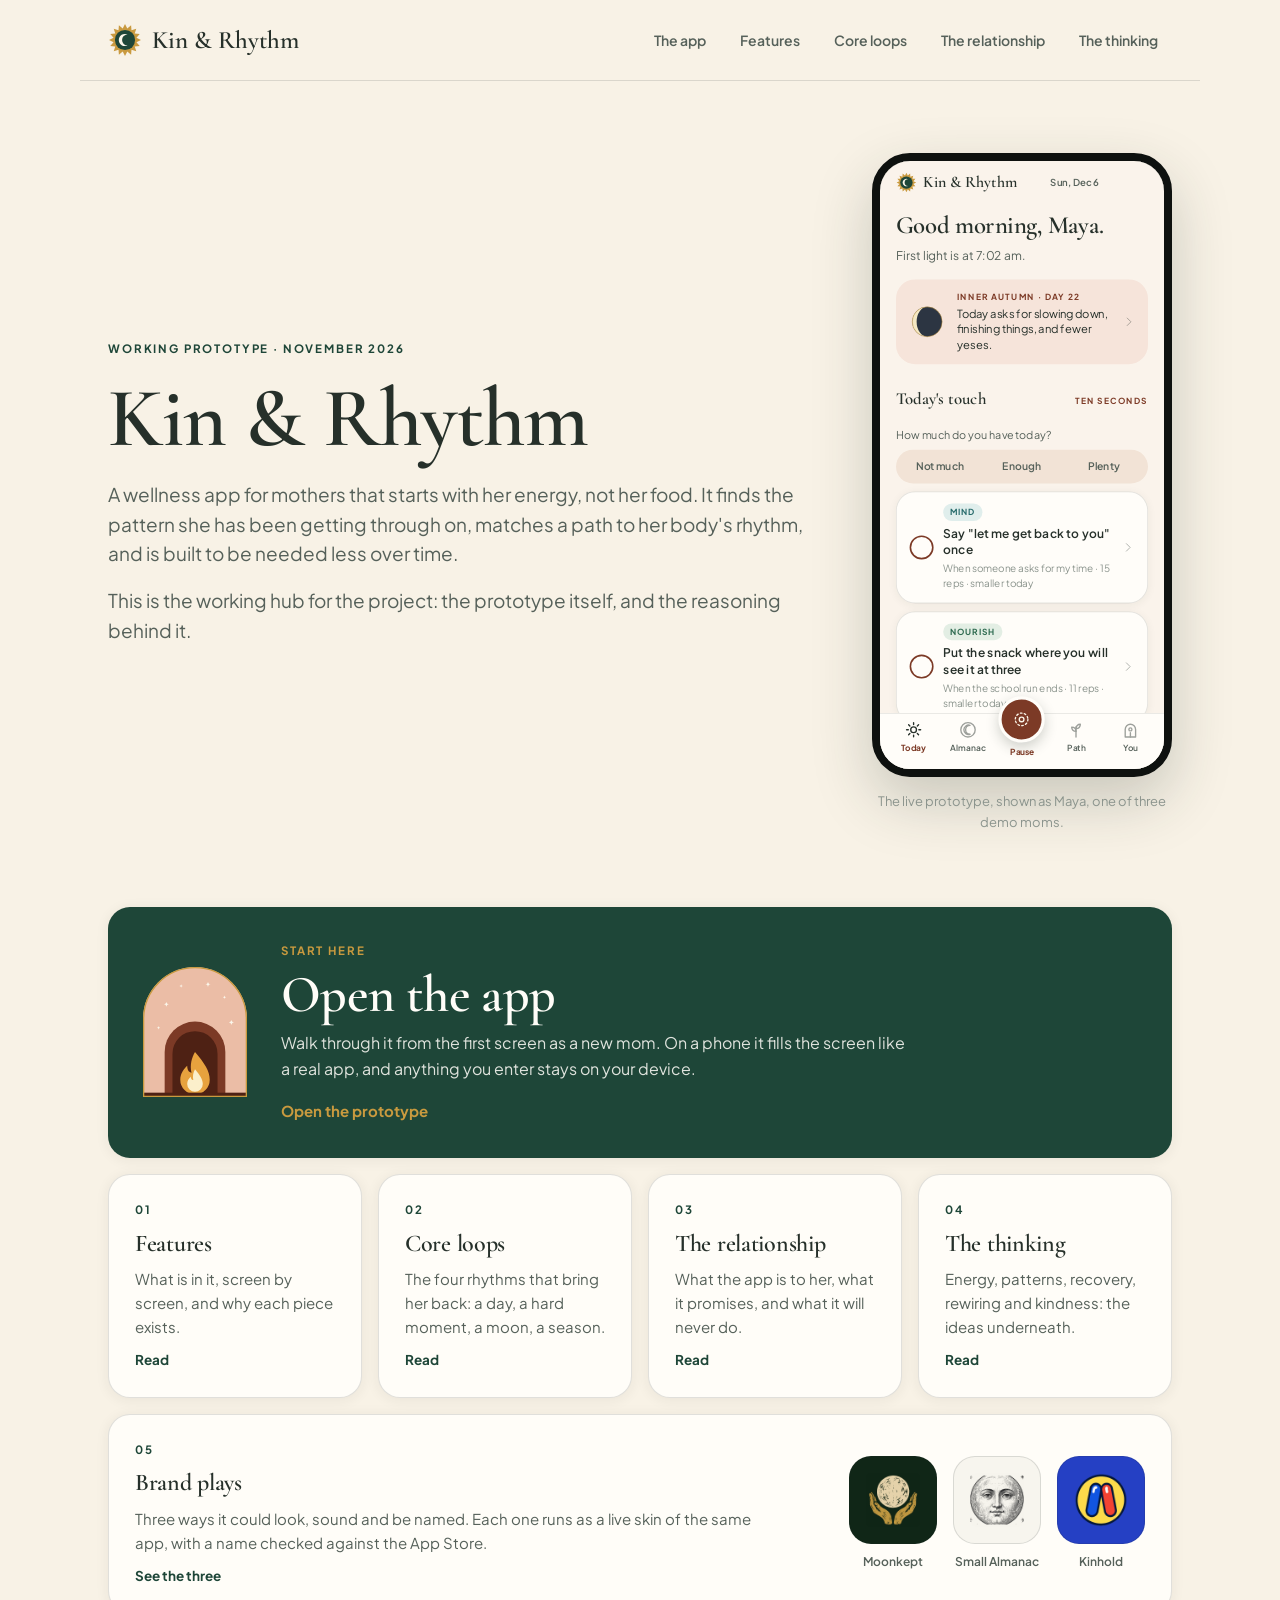
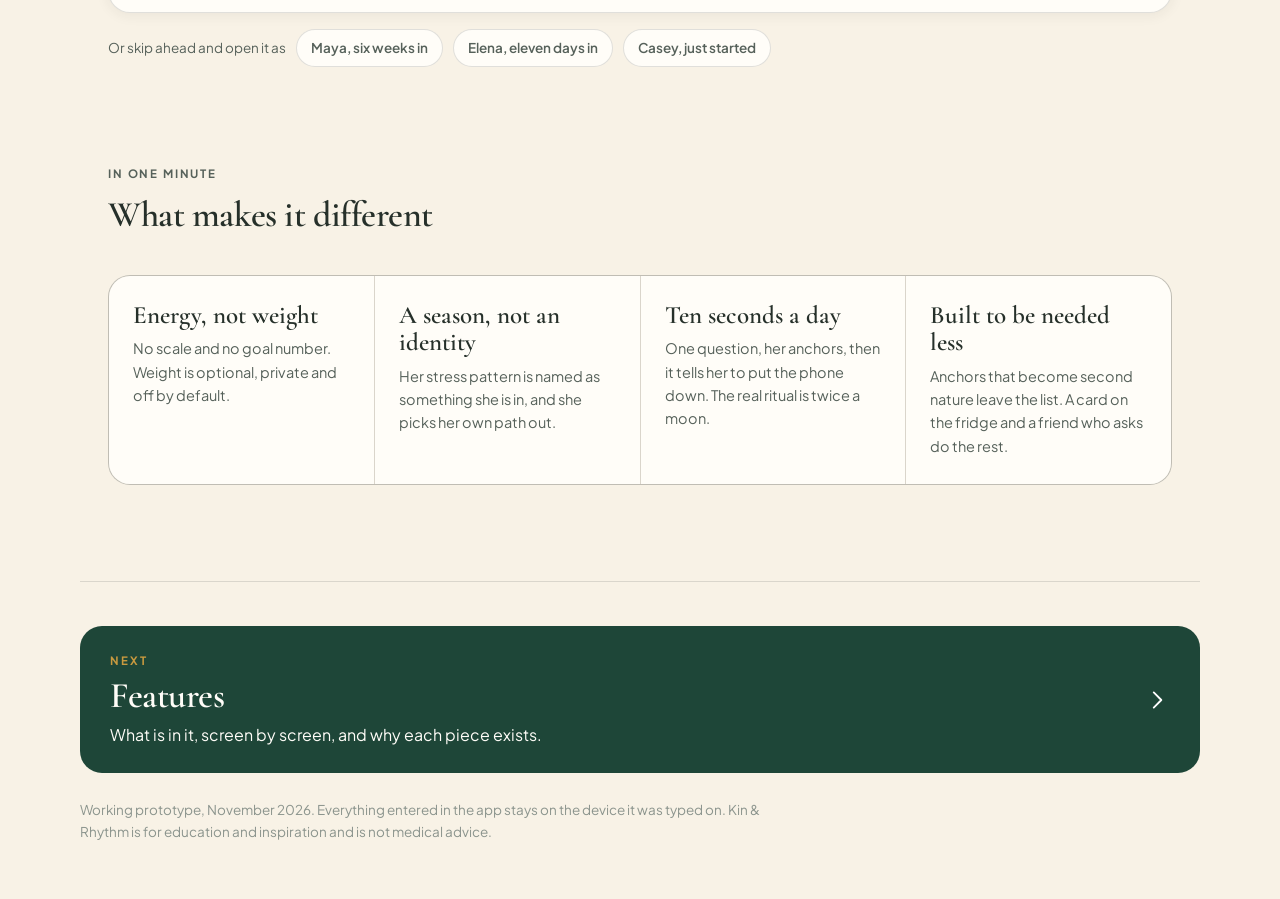
==== commit ae230133: "Add the meal table to Path; brand plays tile on the hub Path now has three parts: Anchors, Table, Pr" ====
--- a/index.html
+++ b/index.html
@@ -40,6 +40,14 @@
         <a class="tile" href="loops.html"><span class="eyebrow">02</span><h2 class="display d4">Core loops</h2><p>The four rhythms that bring her back: a day, a hard moment, a moon, a season.</p><span class="go">Read</span></a>
         <a class="tile" href="relationship.html"><span class="eyebrow">03</span><h2 class="display d4">The relationship</h2><p>What the app is to her, what it promises, and what it will never do.</p><span class="go">Read</span></a>
         <a class="tile" href="thinking.html"><span class="eyebrow">04</span><h2 class="display d4">The thinking</h2><p>Energy, patterns, recovery, rewiring and kindness: the ideas underneath.</p><span class="go">Read</span></a>
+        <a class="tile tile-wide" href="brand/index.html">
+          <span><span class="eyebrow">05</span><h2 class="display d4">Brand plays</h2><p>Three ways it could look, sound and be named. Each one runs as a live skin of the same app, with a name checked against the App Store.</p><span class="go">See the three</span></span>
+          <span class="marks">
+            <span class="mark mark-ritual"><img src="brand/skins/ritual/logo.png" alt="">Moonkept</span>
+            <span class="mark mark-almanac"><img src="brand/skins/almanac/logo.png" alt="">Small Almanac</span>
+            <span class="mark mark-kin"><img src="brand/skins/kin/logo.png" alt="">Kinhold</span>
+          </span>
+        </a>
       </div>
       <p class="as">Or skip ahead and open it as
         <a href="app.html#as=maya">Maya, six weeks in</a>
--- a/site/site.css
+++ b/site/site.css
@@ -86,6 +86,14 @@
 .tile-app p { color: var(--surface); opacity: .86; max-width: 52ch; font-size: 16px; margin-top: 8px; }
 .tile-app .eyebrow, .tile-app .go { color: var(--gold); }
 .tile-app .go { display: block; margin-top: 18px; font-size: 15px; }
+.tile-wide { grid-column: 1 / -1; flex-direction: row; align-items: center; justify-content: space-between; gap: 34px; min-height: 0; }
+.tile-wide > span:first-child { display: flex; flex-direction: column; gap: 10px; max-width: 54ch; }
+.marks { display: flex; gap: 16px; flex-shrink: 0; }
+.mark { display: flex; flex-direction: column; align-items: center; gap: 8px; font-size: 12px; font-weight: 600; color: var(--ink-2); }
+.mark img { width: 88px; height: 88px; padding: 16px; border-radius: 22px; border: 1px solid var(--line); }
+.mark-ritual img { background: #102617; }
+.mark-almanac img { background: #F7F5EE; }
+.mark-kin img { background: #2540C4; }
 .as { display: flex; flex-wrap: wrap; align-items: center; gap: 8px 10px; margin-top: 16px; font-size: 13.5px; color: var(--ink-2); }
 .as a { padding: 7px 14px; border-radius: 999px; background: var(--surface); border: 1px solid var(--line); font-weight: 600; text-decoration: none; }
 .as a:hover { border-color: var(--primary); }
@@ -212,7 +220,8 @@
   .tiles, .cards, .cards.three, .arc, .pair, .holds, .minute, .gives { grid-template-columns: 1fr; }
   .patterns { grid-template-columns: repeat(2, 1fr); }
   .tile { min-height: 0; }
-  .tile-app { flex-direction: column; align-items: flex-start; gap: 20px; }
+  .tile-app, .tile-wide { flex-direction: column; align-items: flex-start; gap: 20px; }
+  .mark img { width: 72px; height: 72px; padding: 12px; border-radius: 18px; }
   .idea { grid-template-columns: 1fr; }
   .idea .num { font-size: 48px; margin-bottom: 10px; }
   .loop { --rad: 116px; width: calc(var(--rad) * 2 + 112px); }
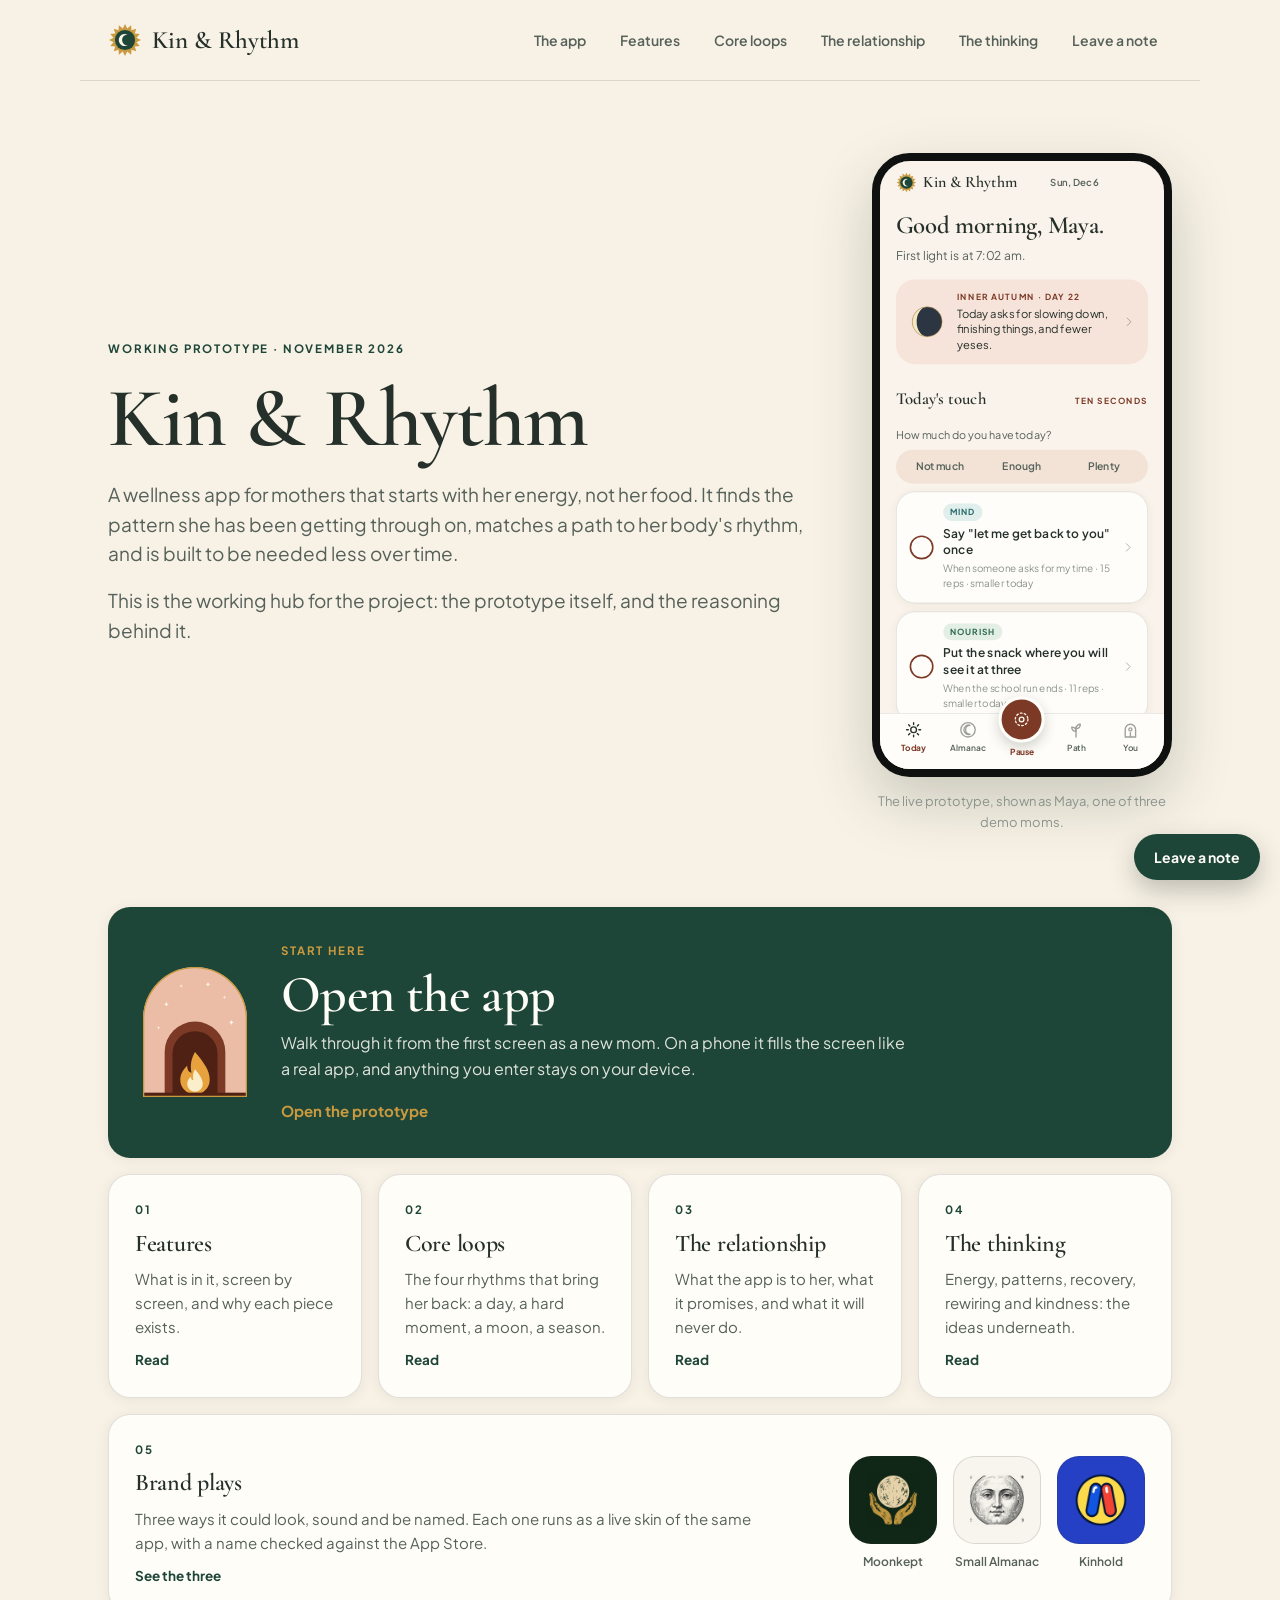
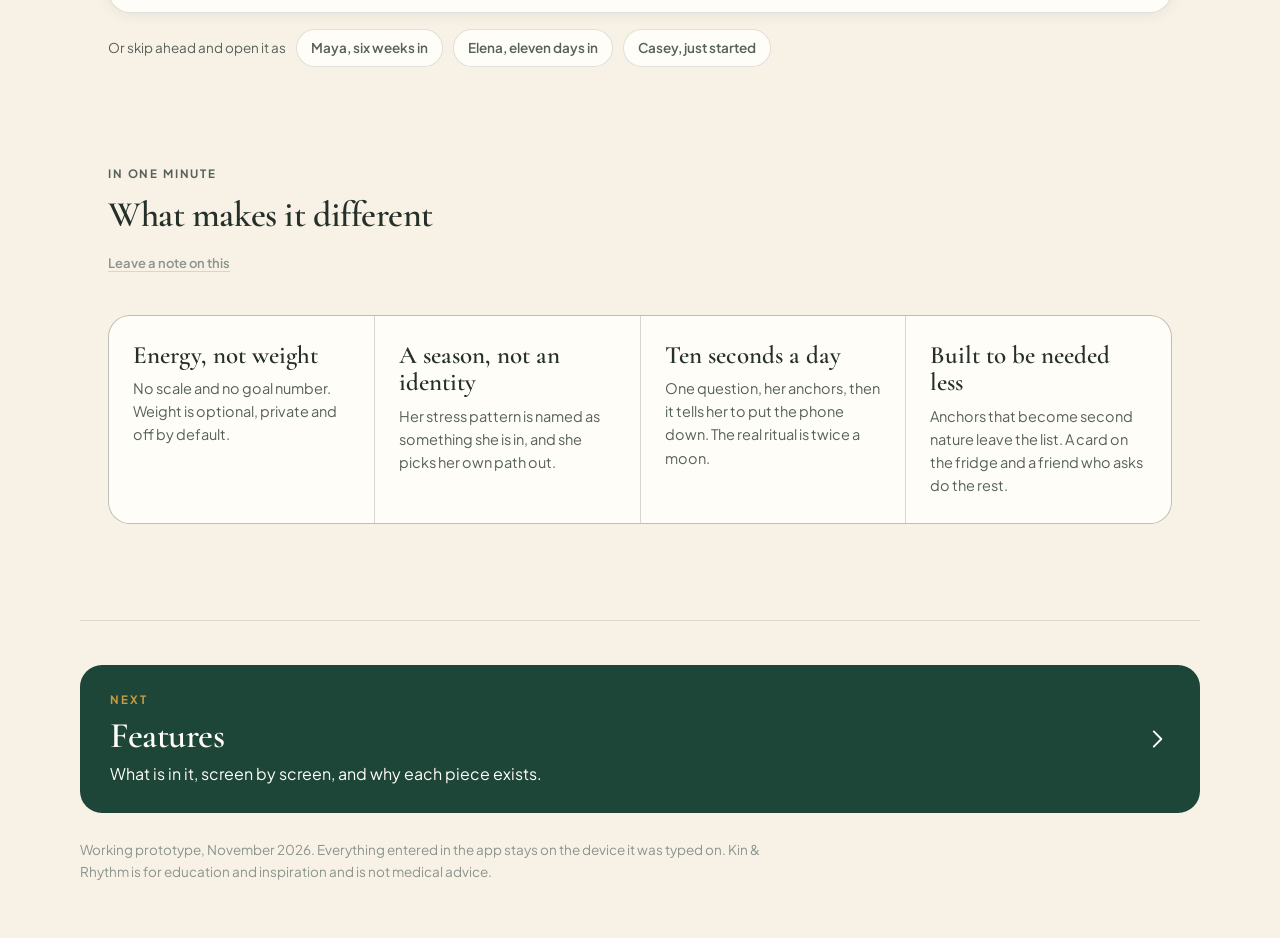
==== commit 380a36bb: "Add review notes: note links on every section, a Notes page, and a note button in the app Notes open" ====
--- a/index.html
+++ b/index.html
@@ -65,6 +65,7 @@
     </div>
   </main>
   <footer id="site-foot"></footer>
+  <script src="data.js"></script>
   <script src="site/site.js"></script>
 </body>
 </html>
--- a/site/site.css
+++ b/site/site.css
@@ -62,6 +62,22 @@
 .tile-app .display { margin-top: 8px; }
 .next img { width: 26px; height: 26px; filter: invert(1) brightness(1.6); }
 .site-foot .note { margin-top: 26px; max-width: 70ch; }
+
+/* ---------- notes ---------- */
+.note-link { display: inline-block; margin-top: 18px; font-size: 13px; font-weight: 600; color: var(--ink-3); text-decoration-color: var(--line); }
+.note-link:hover { color: var(--primary); text-decoration-color: var(--gold); }
+.note-fab { position: fixed; right: 20px; bottom: 20px; z-index: 30; padding: 12px 20px; border-radius: 999px; background: var(--primary); color: var(--surface); font-size: 14px; font-weight: 700; text-decoration: none; box-shadow: 0 10px 26px rgba(38, 48, 42, .28); transition: background-color .2s, transform .2s var(--ease); }
+.note-fab:hover { background: var(--deep); transform: translateY(-2px); }
+.questions { margin-top: 28px; }
+.questions li { display: flex; align-items: center; justify-content: space-between; gap: 20px; padding: 18px 0; border-top: 1px solid var(--line); }
+.questions li:last-child { border-bottom: 1px solid var(--line); }
+.questions p { font-family: var(--font-display); font-size: 23px; font-weight: 600; line-height: 1.2; max-width: 34ch; }
+.questions a { flex-shrink: 0; padding: 9px 16px; border-radius: 999px; border: 1.5px solid var(--primary); font-size: 13.5px; font-weight: 700; color: var(--primary); text-decoration: none; transition: background-color .2s, color .2s; }
+.questions a:hover { background: var(--primary); color: var(--surface); }
+.group { margin-top: 44px; }
+.links { display: flex; flex-wrap: wrap; gap: 10px; margin-top: 24px; }
+.links a { padding: 11px 18px; border-radius: 999px; background: var(--surface); border: 1px solid var(--line); font-size: 14px; font-weight: 600; text-decoration: none; }
+.links a:hover { border-color: var(--primary); }
 
 /* ---------- page top ---------- */
 .hero { padding: 72px 0 30px; }
@@ -233,5 +249,8 @@
   .loop li.loop-core b { font-size: 21px; }
   .table td, .table th { padding: 12px 14px; font-size: 14.5px; }
   .next { padding: 22px; }
+  .questions li { flex-direction: column; align-items: flex-start; gap: 12px; }
+  .questions p { font-size: 21px; }
+  .note-fab { right: 14px; bottom: 14px; padding: 10px 16px; }
 }
 @media (prefers-reduced-motion: reduce) { *, *::before, *::after { transition-duration: .01ms !important; } html { scroll-behavior: auto; } }
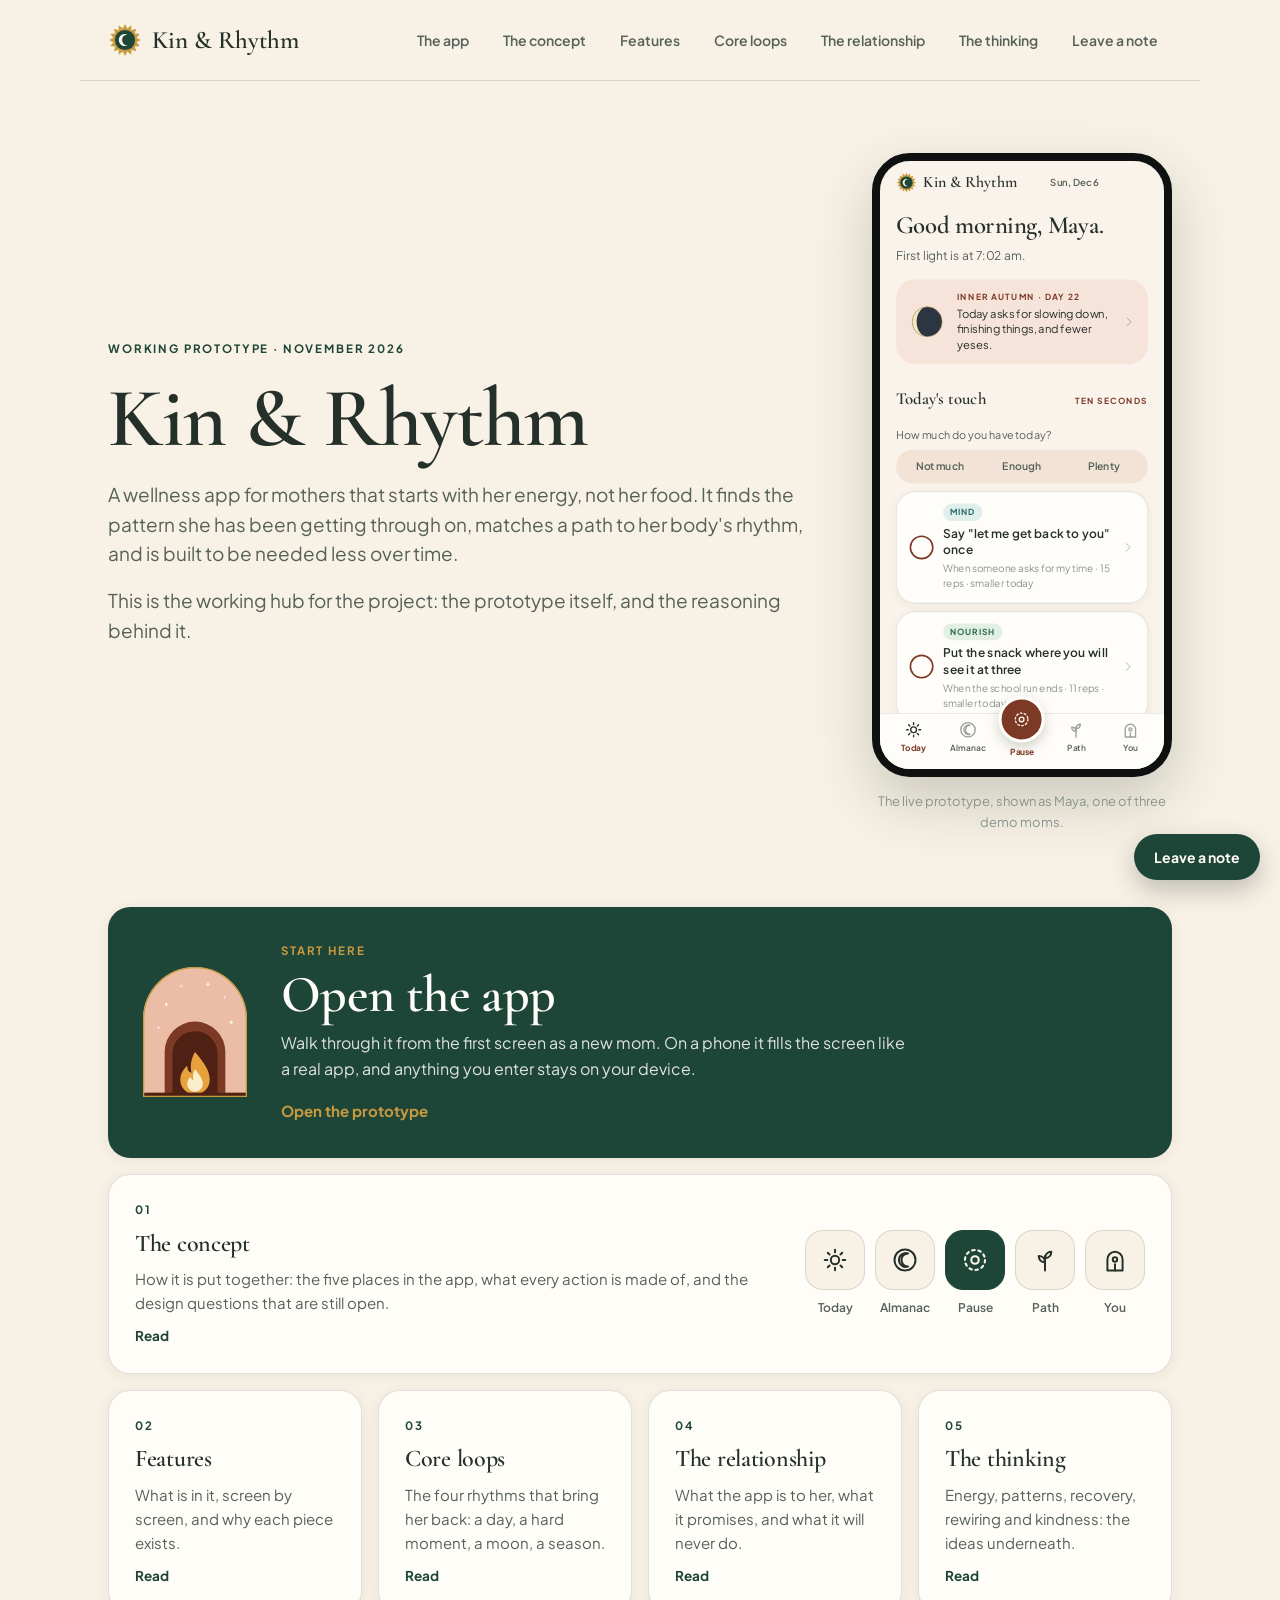
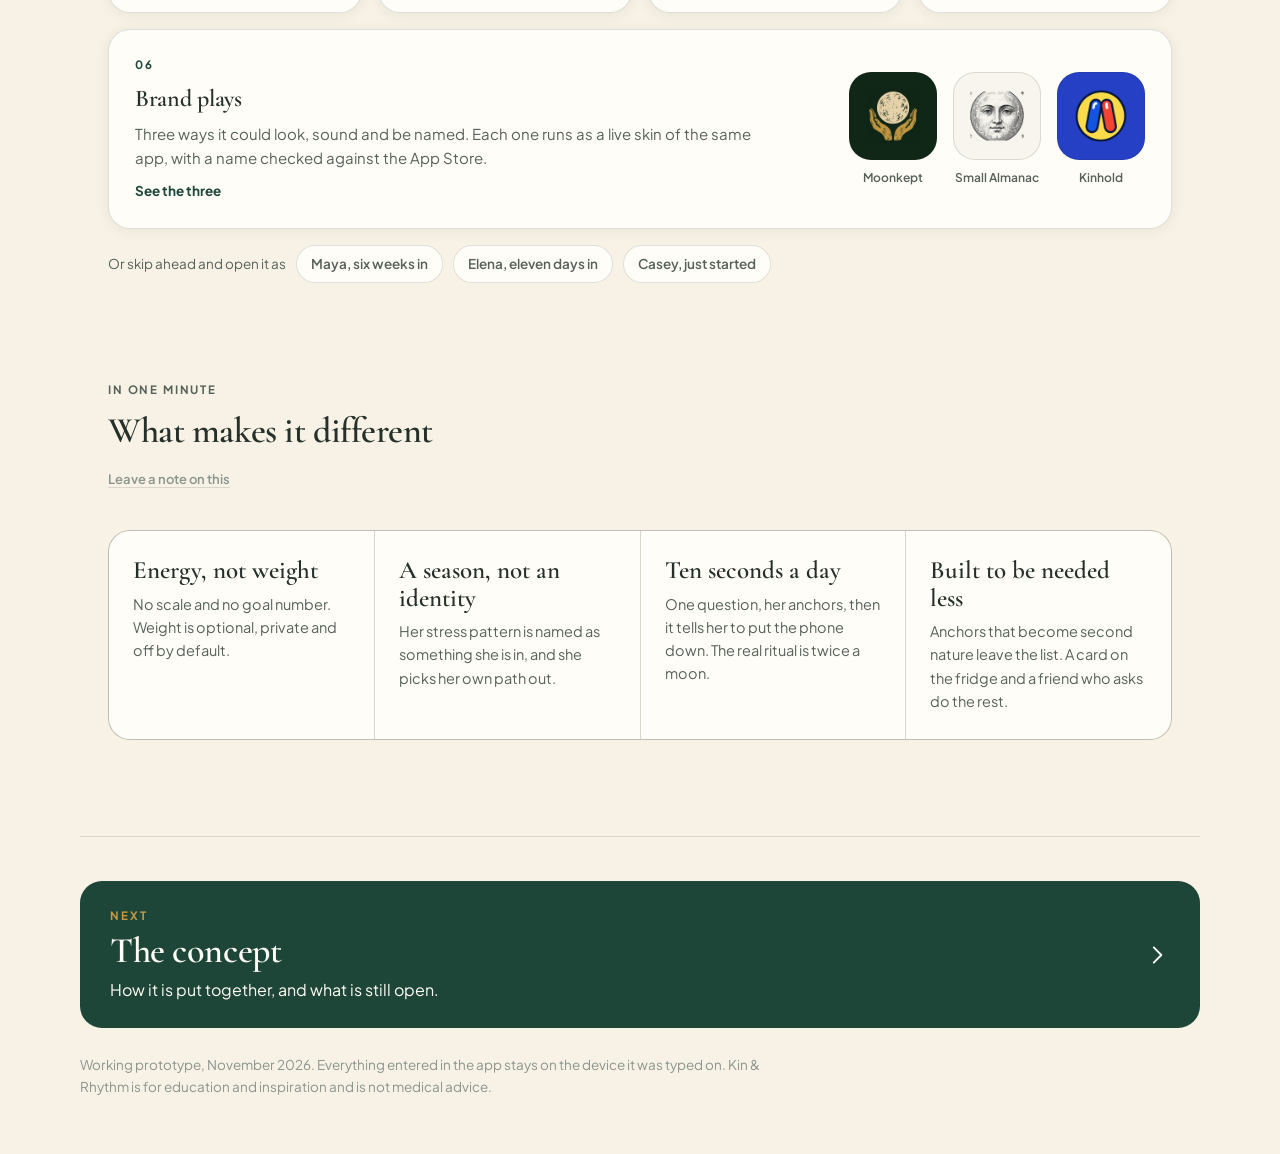
==== commit 5119d9b3: "Add the concept page: the app map, how actions are built, and open design questions Co-Authored-By: " ====
--- a/index.html
+++ b/index.html
@@ -36,12 +36,16 @@
             <span class="go">Open the prototype</span>
           </span>
         </a>
-        <a class="tile" href="features.html"><span class="eyebrow">01</span><h2 class="display d4">Features</h2><p>What is in it, screen by screen, and why each piece exists.</p><span class="go">Read</span></a>
-        <a class="tile" href="loops.html"><span class="eyebrow">02</span><h2 class="display d4">Core loops</h2><p>The four rhythms that bring her back: a day, a hard moment, a moon, a season.</p><span class="go">Read</span></a>
-        <a class="tile" href="relationship.html"><span class="eyebrow">03</span><h2 class="display d4">The relationship</h2><p>What the app is to her, what it promises, and what it will never do.</p><span class="go">Read</span></a>
-        <a class="tile" href="thinking.html"><span class="eyebrow">04</span><h2 class="display d4">The thinking</h2><p>Energy, patterns, recovery, rewiring and kindness: the ideas underneath.</p><span class="go">Read</span></a>
+        <a class="tile tile-wide" href="concept.html">
+          <span><span class="eyebrow">01</span><h2 class="display d4">The concept</h2><p>How it is put together: the five places in the app, what every action is made of, and the design questions that are still open.</p><span class="go">Read</span></span>
+          <span class="marks places"><span class="mark"><img src="assets/icon-today.svg" alt="">Today</span><span class="mark"><img src="assets/icon-rhythm.svg" alt="">Almanac</span><span class="mark"><img src="assets/icon-pause.svg" alt="">Pause</span><span class="mark"><img src="assets/icon-plan.svg" alt="">Path</span><span class="mark"><img src="assets/icon-you.svg" alt="">You</span></span>
+        </a>
+        <a class="tile" href="features.html"><span class="eyebrow">02</span><h2 class="display d4">Features</h2><p>What is in it, screen by screen, and why each piece exists.</p><span class="go">Read</span></a>
+        <a class="tile" href="loops.html"><span class="eyebrow">03</span><h2 class="display d4">Core loops</h2><p>The four rhythms that bring her back: a day, a hard moment, a moon, a season.</p><span class="go">Read</span></a>
+        <a class="tile" href="relationship.html"><span class="eyebrow">04</span><h2 class="display d4">The relationship</h2><p>What the app is to her, what it promises, and what it will never do.</p><span class="go">Read</span></a>
+        <a class="tile" href="thinking.html"><span class="eyebrow">05</span><h2 class="display d4">The thinking</h2><p>Energy, patterns, recovery, rewiring and kindness: the ideas underneath.</p><span class="go">Read</span></a>
         <a class="tile tile-wide" href="brand/index.html">
-          <span><span class="eyebrow">05</span><h2 class="display d4">Brand plays</h2><p>Three ways it could look, sound and be named. Each one runs as a live skin of the same app, with a name checked against the App Store.</p><span class="go">See the three</span></span>
+          <span><span class="eyebrow">06</span><h2 class="display d4">Brand plays</h2><p>Three ways it could look, sound and be named. Each one runs as a live skin of the same app, with a name checked against the App Store.</p><span class="go">See the three</span></span>
           <span class="marks">
             <span class="mark mark-ritual"><img src="brand/skins/ritual/logo.png" alt="">Moonkept</span>
             <span class="mark mark-almanac"><img src="brand/skins/almanac/logo.png" alt="">Small Almanac</span>
--- a/site/site.css
+++ b/site/site.css
@@ -219,6 +219,44 @@
 .idea .wide { grid-column: 1 / -1; }
 .split-idea { display: grid; grid-template-columns: minmax(0, 1fr) auto; gap: 56px; align-items: start; }
 
+/* ---------- concept ---------- */
+.places { gap: 10px; }
+.places .mark img { width: 60px; height: 60px; padding: 15px; border-radius: 18px; background: var(--canvas); }
+.places .mark:nth-child(3) img { background: var(--primary); border-color: var(--primary); }
+.map { display: grid; grid-template-columns: repeat(5, 1fr); gap: 1px; margin-top: 36px; border-radius: var(--r); overflow: hidden; background: var(--line); border: 1px solid var(--line); box-shadow: var(--shadow); }
+.map > li { padding: 24px 20px 22px; background: var(--surface); }
+.map img { width: 30px; height: 30px; margin-bottom: 14px; }
+.map b { display: block; font-family: var(--font-display); font-size: 28px; font-weight: 600; line-height: 1.05; }
+.map i { display: block; margin-top: 6px; font-style: normal; font-size: 10.5px; font-weight: 700; letter-spacing: .12em; text-transform: uppercase; color: var(--ink-3); }
+.map ul { margin-top: 14px; }
+.map ul li { padding: 7px 0; border-top: 1px solid var(--line); font-size: 14px; color: var(--ink-2); }
+.map p { margin-top: 12px; font-size: 13px; color: var(--ink-2); }
+.map p span { display: block; font-size: 10.5px; font-weight: 700; letter-spacing: .14em; text-transform: uppercase; color: var(--primary); }
+.map > li.mid { background: var(--primary); color: var(--surface); }
+.map > li.mid i, .map > li.mid ul li, .map > li.mid p { color: rgba(255, 253, 248, .82); }
+.map > li.mid ul li { border-color: rgba(255, 253, 248, .2); }
+.map > li.mid p span { color: var(--gold); }
+.cards.two { grid-template-columns: repeat(2, 1fr); margin-top: 16px; }
+.minute em { display: block; margin-top: 14px; padding-top: 12px; border-top: 1px solid var(--line); font-size: 13.5px; color: var(--ink-3); }
+.note.pad { margin-top: 16px; max-width: 78ch; }
+.table .band td { padding-top: 11px; padding-bottom: 11px; background: var(--tint); font-size: 11px; font-weight: 700; letter-spacing: .14em; text-transform: uppercase; color: var(--primary); }
+.part { display: grid; grid-template-columns: 240px minmax(0, 1fr); gap: 20px 48px; align-items: start; padding-top: 72px; }
+.part-head { position: sticky; top: 24px; }
+.part-head .display { margin-top: 12px; }
+.part-head > p:not(.eyebrow) { margin-top: 14px; color: var(--ink-2); }
+.see { display: block; margin-top: 16px; font-size: 13.5px; font-weight: 700; color: var(--primary); }
+.table.actions { margin-top: 0; }
+.table.actions td { width: 26%; font-size: 14.5px; }
+.table.plain.actions td:first-child { width: 22%; }
+.open { margin-top: 16px; padding: 22px 26px 8px; border-radius: var(--r); background: var(--tint); }
+.open .questions { margin-top: 10px; }
+.open .questions li { padding: 14px 0; }
+.open .questions li:last-child { border-bottom: 0; }
+.open .questions p { font-family: var(--font-sans); font-size: 15.5px; font-weight: 500; line-height: 1.5; max-width: 62ch; }
+.open .questions a { background: var(--surface); }
+.open .questions a:hover { background: var(--primary); }
+section > .open { margin-top: 32px; }
+
 /* ---------- small screens ---------- */
 @media (max-width: 960px) {
   .hero.split, .feature, .loop-block, .split-idea { grid-template-columns: 1fr; gap: 40px; }
@@ -228,6 +266,10 @@
   .minute { grid-template-columns: repeat(2, 1fr); }
   .patterns { grid-template-columns: repeat(3, 1fr); }
   .loop { margin-left: auto; margin-right: auto; }
+  .map { grid-template-columns: repeat(2, 1fr); }
+  .map > li.mid { grid-column: 1 / -1; }
+  .part { grid-template-columns: 1fr; }
+  .part-head { position: static; }
 }
 @media (max-width: 620px) {
   .wrap { padding: 0 20px; }
@@ -252,5 +294,15 @@
   .questions li { flex-direction: column; align-items: flex-start; gap: 12px; }
   .questions p { font-size: 21px; }
   .note-fab { right: 14px; bottom: 14px; padding: 10px 16px; }
+  .map, .cards.two { grid-template-columns: 1fr; }
+  .places { gap: 6px; }
+  .places .mark img { width: 46px; height: 46px; padding: 11px; border-radius: 14px; }
+  .part { padding-top: 56px; }
+  .actions thead { display: none; }
+  .actions tr { display: block; padding: 8px 0; border-top: 1px solid var(--line); }
+  .actions tr:first-child { border-top: 0; }
+  .table.actions td, .table.plain.actions td:first-child { display: block; width: auto; padding: 7px 16px; border: 0; }
+  .actions td::before { content: attr(data-l); display: block; font-size: 10.5px; font-weight: 700; letter-spacing: .14em; text-transform: uppercase; color: var(--primary); }
+  .open { padding: 18px 18px 4px; }
 }
 @media (prefers-reduced-motion: reduce) { *, *::before, *::after { transition-duration: .01ms !important; } html { scroll-behavior: auto; } }
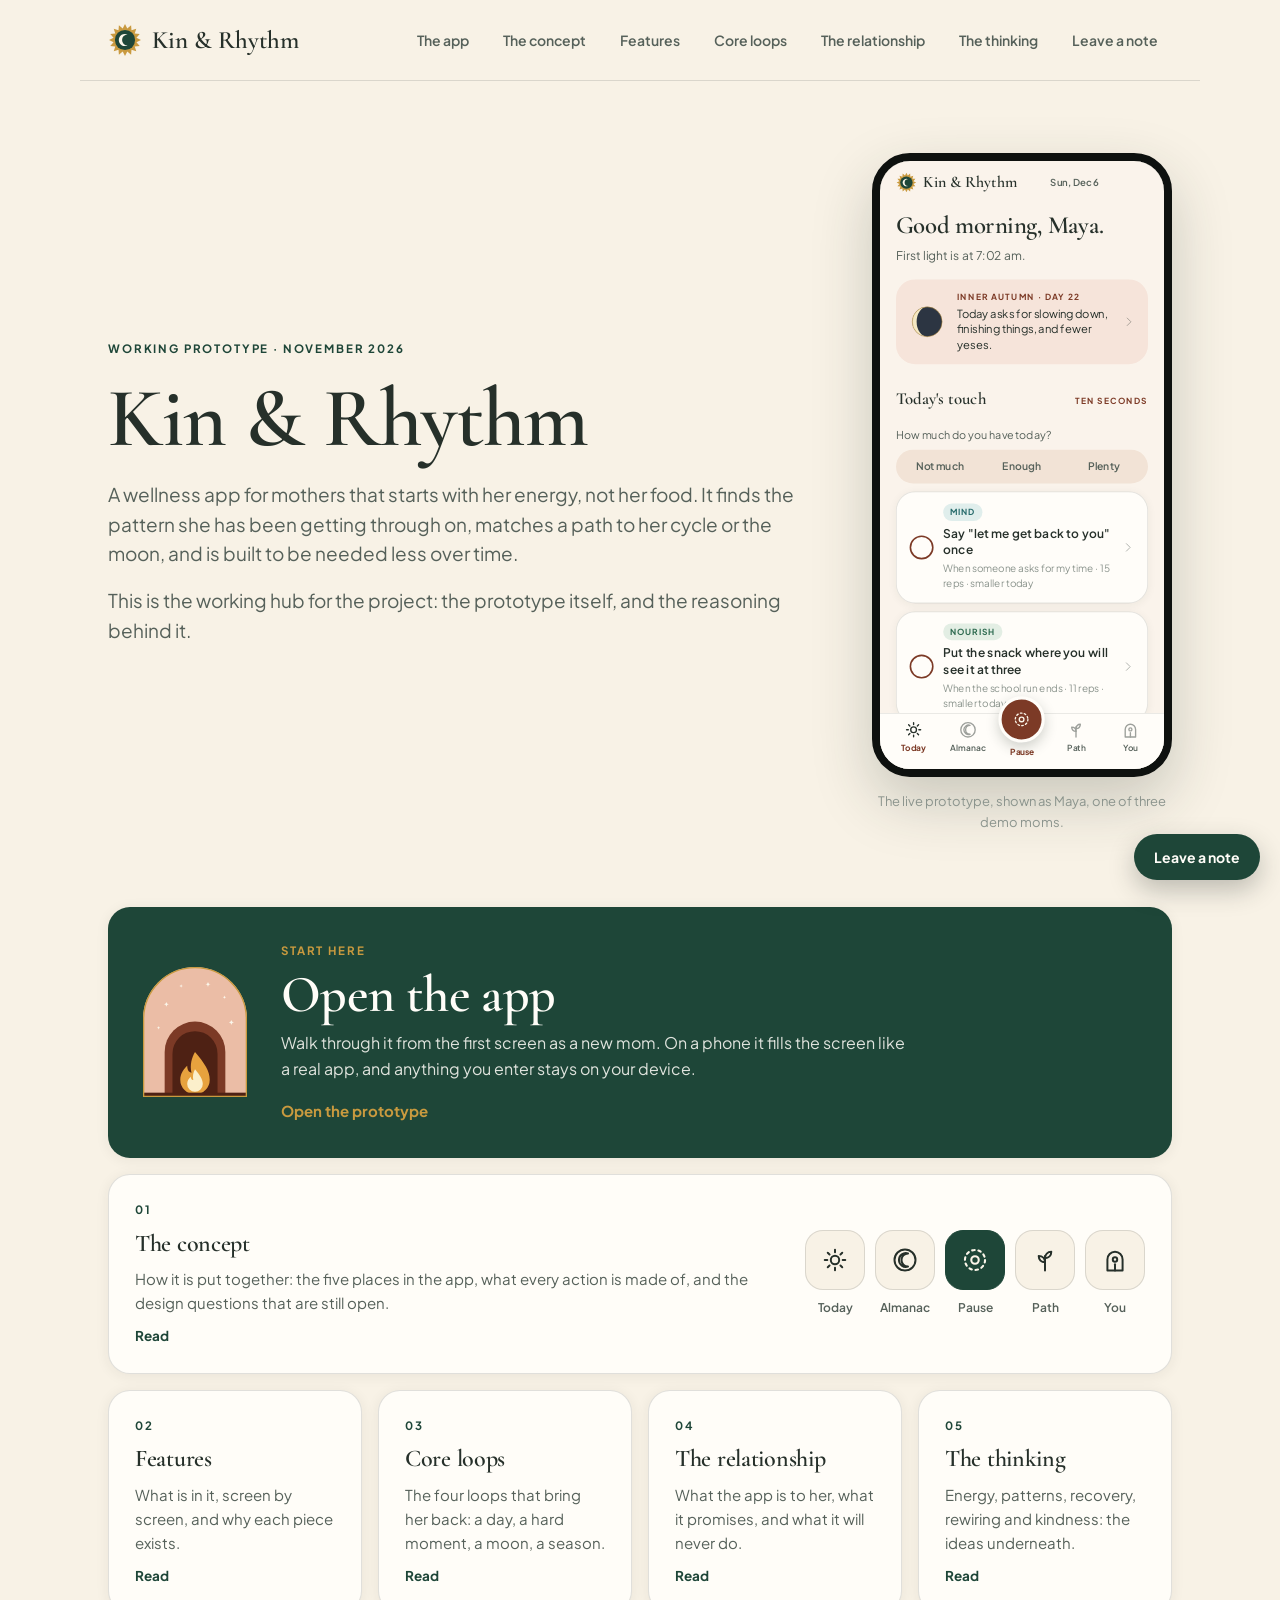
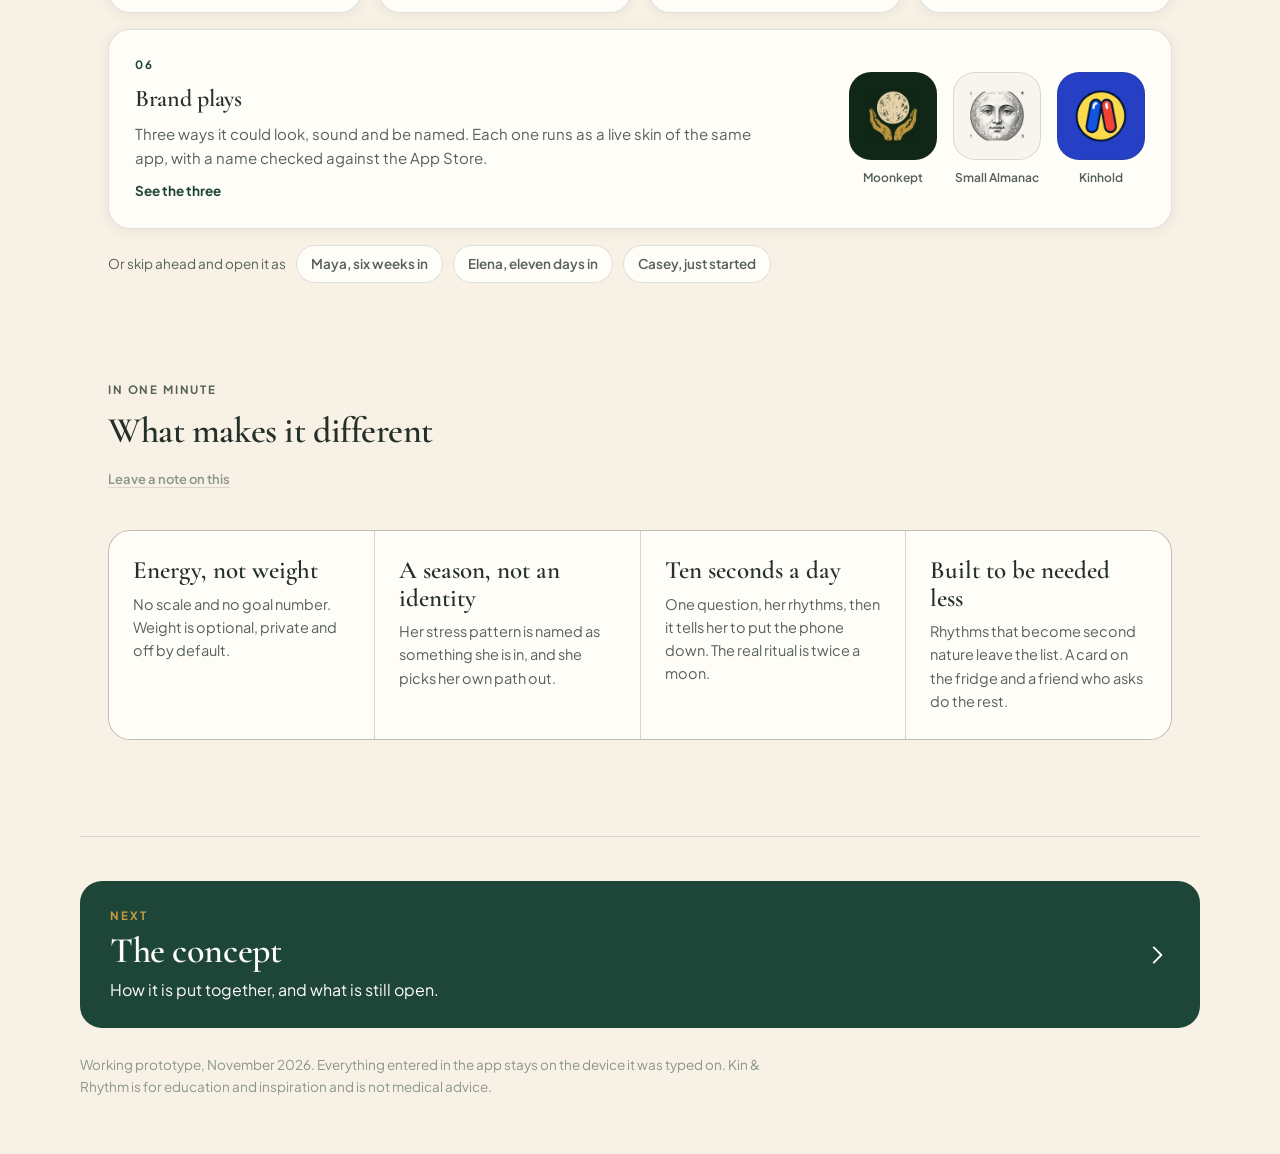
==== commit 1d5011e2: "Apply review notes: kinder path comparison, one-word patterns, rhythms, Cycle - Path shows plain bef" ====
--- a/index.html
+++ b/index.html
@@ -20,7 +20,7 @@
         <div>
           <p class="eyebrow">Working prototype · November 2026</p>
           <h1 class="display d1">Kin &amp; Rhythm</h1>
-          <p class="lede">A wellness app for mothers that starts with her energy, not her food. It finds the pattern she has been getting through on, matches a path to her body's rhythm, and is built to be needed less over time.</p>
+          <p class="lede">A wellness app for mothers that starts with her energy, not her food. It finds the pattern she has been getting through on, matches a path to her cycle or the moon, and is built to be needed less over time.</p>
           <p class="lede">This is the working hub for the project: the prototype itself, and the reasoning behind it.</p>
         </div>
         <figure class="device"><div class="device-frame"><iframe loading="lazy" title="The app, Today screen" src="app.html#as=maya&amp;tab=today&amp;chrome=0"></iframe></div><figcaption>The live prototype, shown as Maya, one of three demo moms.</figcaption></figure>
@@ -41,7 +41,7 @@
           <span class="marks places"><span class="mark"><img src="assets/icon-today.svg" alt="">Today</span><span class="mark"><img src="assets/icon-rhythm.svg" alt="">Almanac</span><span class="mark"><img src="assets/icon-pause.svg" alt="">Pause</span><span class="mark"><img src="assets/icon-plan.svg" alt="">Path</span><span class="mark"><img src="assets/icon-you.svg" alt="">You</span></span>
         </a>
         <a class="tile" href="features.html"><span class="eyebrow">02</span><h2 class="display d4">Features</h2><p>What is in it, screen by screen, and why each piece exists.</p><span class="go">Read</span></a>
-        <a class="tile" href="loops.html"><span class="eyebrow">03</span><h2 class="display d4">Core loops</h2><p>The four rhythms that bring her back: a day, a hard moment, a moon, a season.</p><span class="go">Read</span></a>
+        <a class="tile" href="loops.html"><span class="eyebrow">03</span><h2 class="display d4">Core loops</h2><p>The four loops that bring her back: a day, a hard moment, a moon, a season.</p><span class="go">Read</span></a>
         <a class="tile" href="relationship.html"><span class="eyebrow">04</span><h2 class="display d4">The relationship</h2><p>What the app is to her, what it promises, and what it will never do.</p><span class="go">Read</span></a>
         <a class="tile" href="thinking.html"><span class="eyebrow">05</span><h2 class="display d4">The thinking</h2><p>Energy, patterns, recovery, rewiring and kindness: the ideas underneath.</p><span class="go">Read</span></a>
         <a class="tile tile-wide" href="brand/index.html">
@@ -64,7 +64,7 @@
           <p class="eyebrow">In one minute</p>
           <h2 class="display d3">What makes it different</h2>
         </div>
-        <ul class="minute"><li><b>Energy, not weight</b><span>No scale and no goal number. Weight is optional, private and off by default.</span></li><li><b>A season, not an identity</b><span>Her stress pattern is named as something she is in, and she picks her own path out.</span></li><li><b>Ten seconds a day</b><span>One question, her anchors, then it tells her to put the phone down. The real ritual is twice a moon.</span></li><li><b>Built to be needed less</b><span>Anchors that become second nature leave the list. A card on the fridge and a friend who asks do the rest.</span></li></ul>
+        <ul class="minute"><li><b>Energy, not weight</b><span>No scale and no goal number. Weight is optional, private and off by default.</span></li><li><b>A season, not an identity</b><span>Her stress pattern is named as something she is in, and she picks her own path out.</span></li><li><b>Ten seconds a day</b><span>One question, her rhythms, then it tells her to put the phone down. The real ritual is twice a moon.</span></li><li><b>Built to be needed less</b><span>Rhythms that become second nature leave the list. A card on the fridge and a friend who asks do the rest.</span></li></ul>
       </section>
     </div>
   </main>
